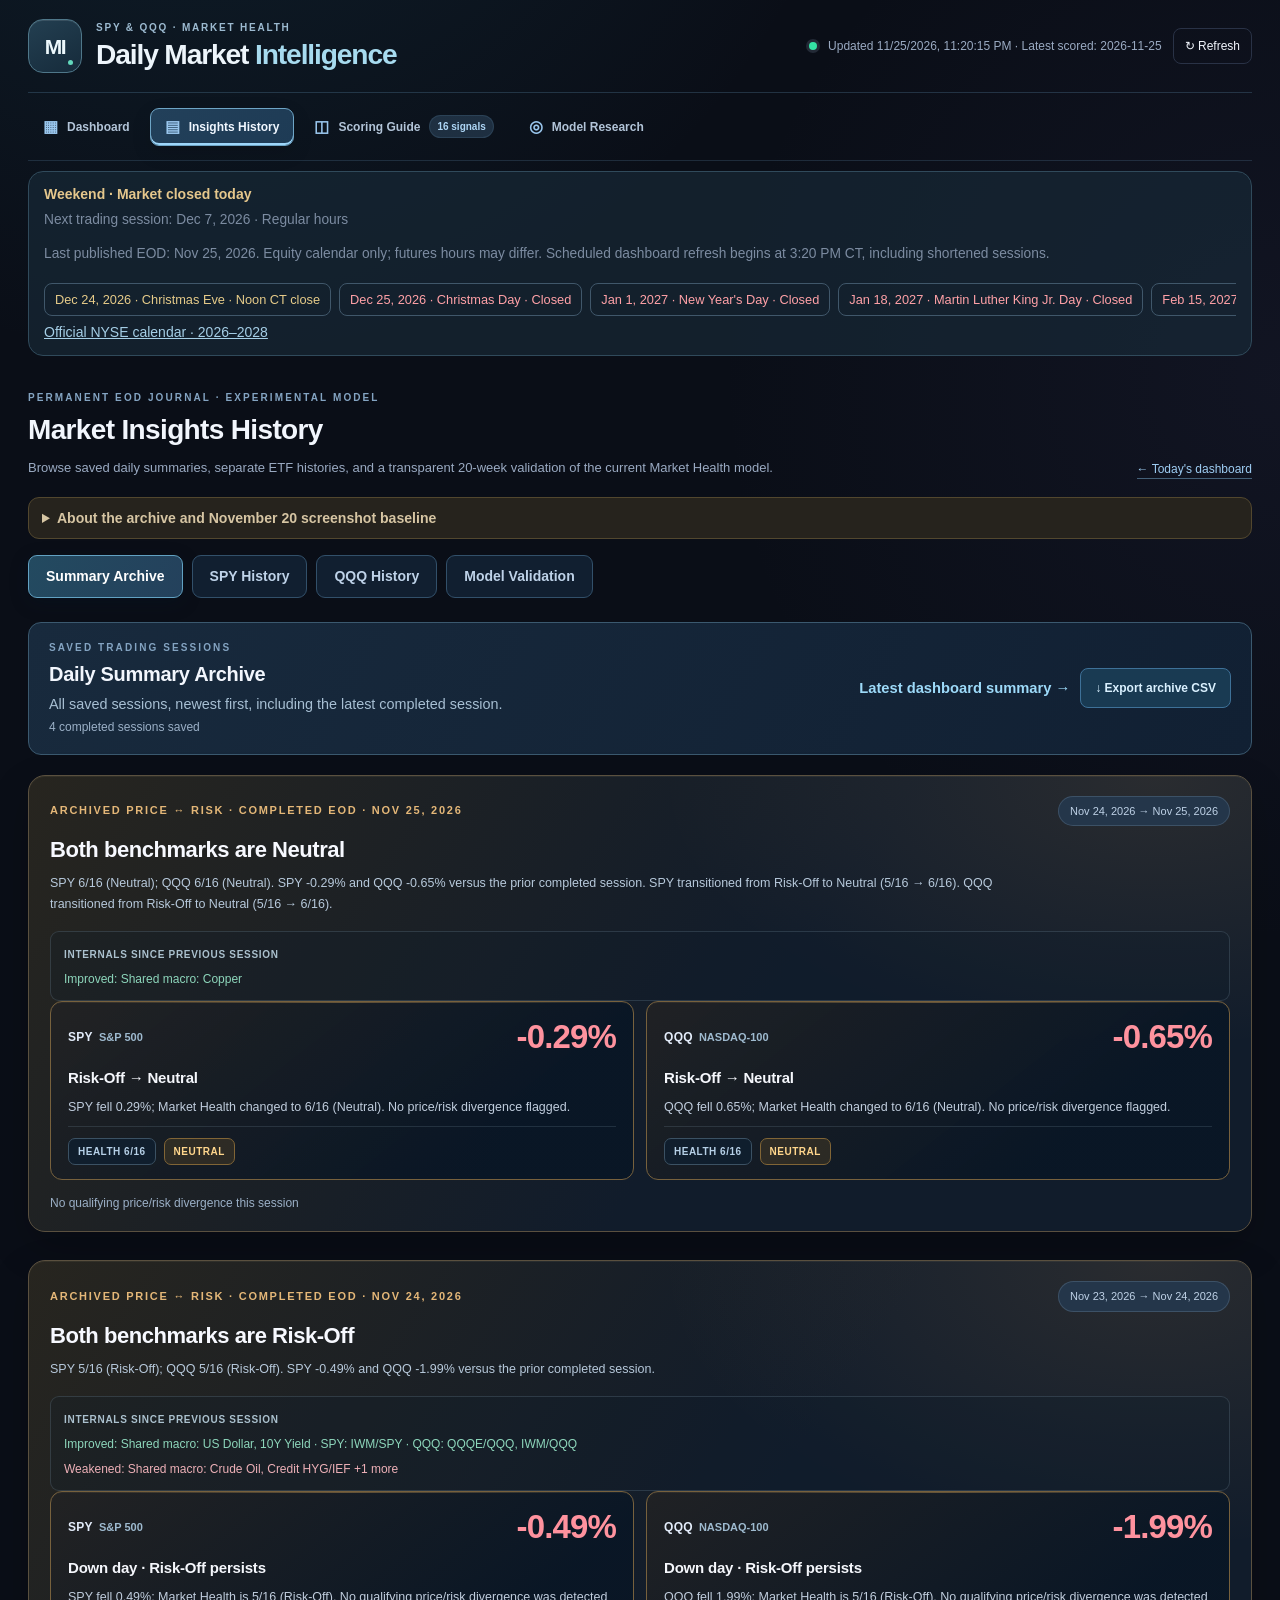
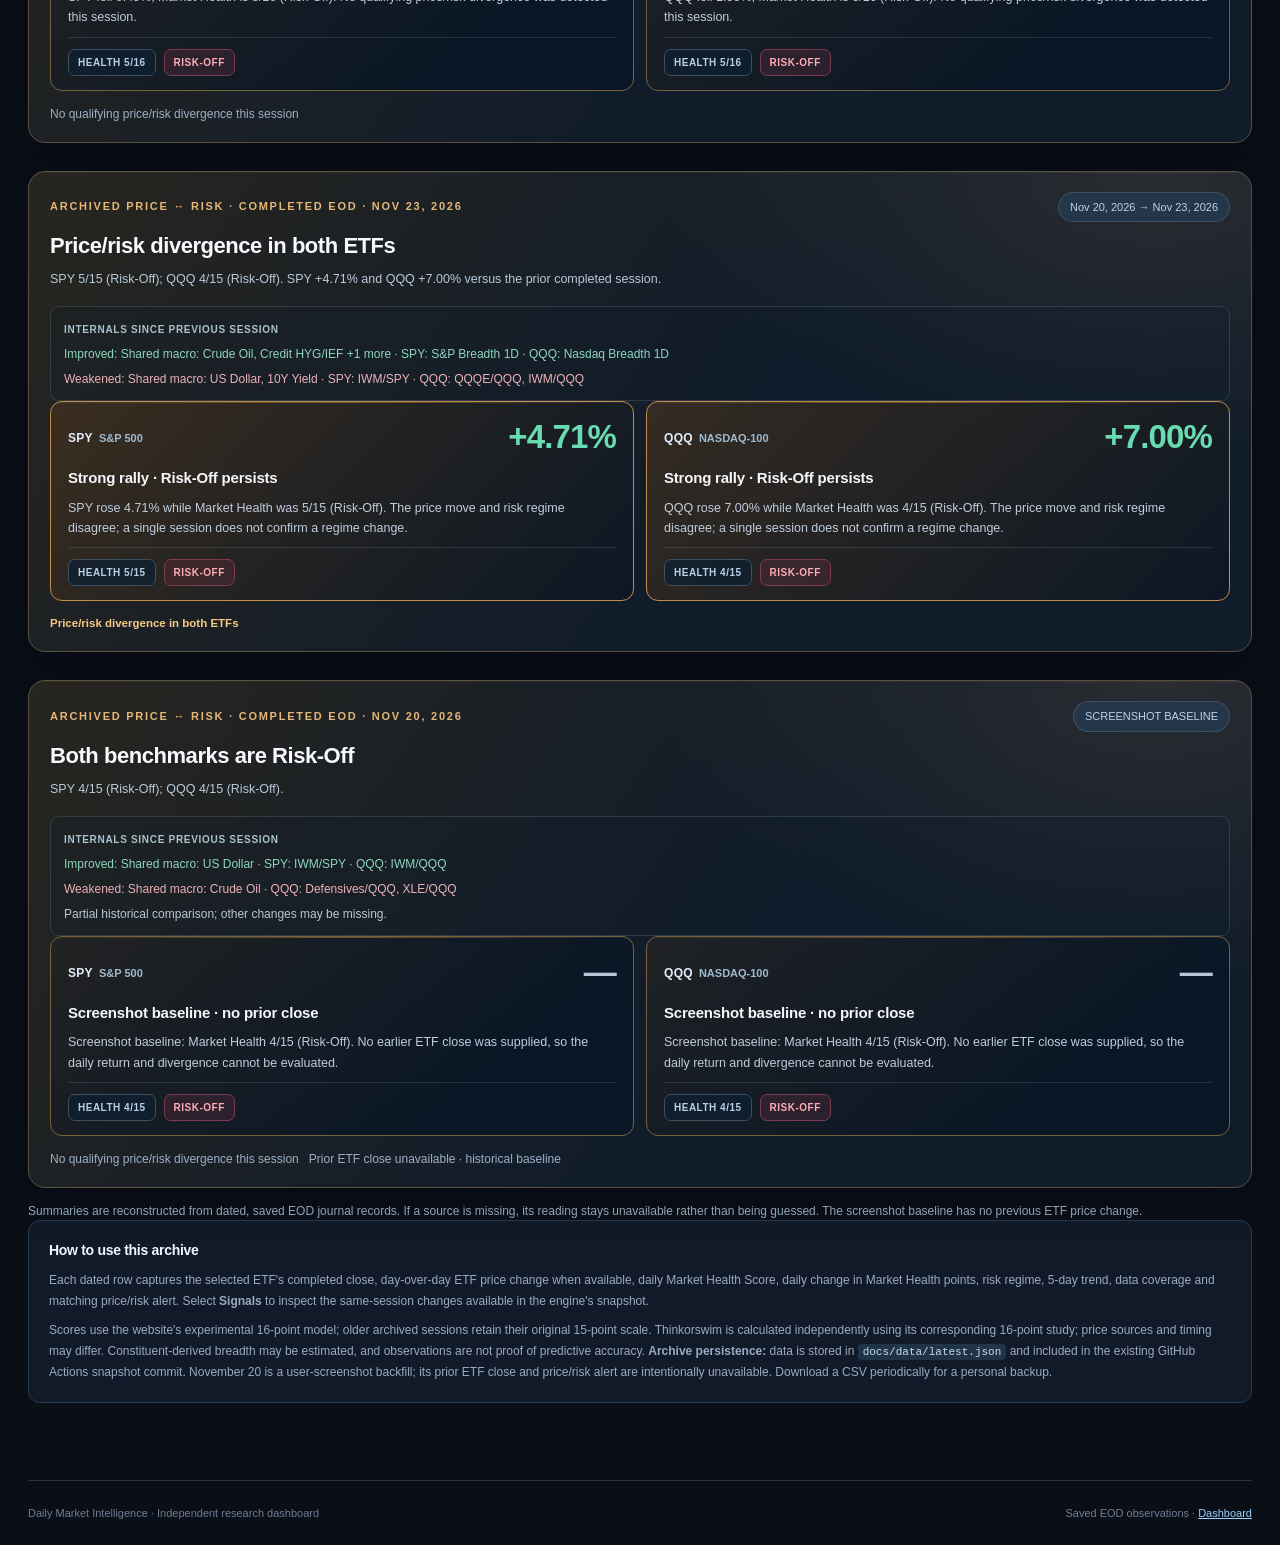
==== docs/insights-history.html @ 7ed54ed0 "Enable market calendar and contextual analytics on insights-history.html" ====
<!doctype html>
<html lang="en">
<head>
  <meta charset="utf-8">
  <meta name="viewport" content="width=device-width, initial-scale=1">
  <meta name="color-scheme" content="dark">
  <meta name="description" content="Saved daily SPY and QQQ scores, close-to-close price changes, price-risk alerts, and market signal changes.">
  <title>Market Insights History | Daily Market Intelligence</title>
  <link rel="stylesheet" href="styles.css?v=macd16-20261125b">
  <link rel="stylesheet" href="insights-history.css?v=integrity-20261126a">
  <link rel="stylesheet" href="daily-summaries.css?v=visual-refresh-20261125a">
  <link rel="stylesheet" href="internals-recap.css?v=20261125-internals1">
  <script src="insights-history.js?v=integrity-20261126a" defer></script>
  <script src="daily-summaries.js?v=integrity-20261126a" defer></script>
  <script src="model-validation.js?v=validation-20w-20261125a" defer></script>
  <link rel="stylesheet" href="model-validation.css?v=validation-20w-20261125a">
  <link rel="stylesheet" href="dashboard-polish.css?v=visual-refresh-20261125a">
  <link rel="stylesheet" href="audit-cleanup.css?v=20261125a">
  <link rel="stylesheet" href="history-direct-tabs.css?v=20261125a">
  <link rel="stylesheet" href="site-brand.css?v=20261125-brand-icons1">
<script src="market-insights-extra.js?v=20261126-calendar1" defer></script>
</head>
<body>
  <div class="shell">
    <header class="topbar">
      <div class="identity"><div class="brand-monogram" aria-hidden="true"><span>MI</span><i></i></div><div class="brand-copy"><div class="eyebrow">SPY &amp; QQQ · MARKET HEALTH</div><h1>Daily Market <span>Intelligence</span></h1></div></div>
      <div class="topactions"><span class="status-dot" id="history-dot"></span><span id="history-updated">Reading archive…</span><button id="refresh" type="button">↻ Refresh</button></div>
    </header>
    <nav class="site-tabs" aria-label="Dashboard navigation">
      <a class="site-tab" href="index.html"><span class="tab-icon" aria-hidden="true">▦</span> Dashboard</a>
      <a class="site-tab active" href="insights-history.html" aria-current="page"><span class="tab-icon" aria-hidden="true">▤</span> Insights History</a>
      <a class="site-tab" href="scoring-guide.html"><span class="tab-icon" aria-hidden="true">◫</span> Scoring Guide <span class="nav-counter">16 signals</span></a>
      <a class="site-tab" href="threshold-logic.html"><span class="tab-icon" aria-hidden="true">◎</span> Model Research</a>
    </nav>
    <main class="journal-main">
      <div class="journal-title-row">
        <div>
          <div class="eyebrow">PERMANENT EOD JOURNAL · EXPERIMENTAL MODEL</div>
          <h2>Market Insights History</h2>
          <p>Browse saved daily summaries, separate ETF histories, and a transparent 20-week validation of the current Market Health model.</p>
        </div>
        <a class="journal-back" href="index.html">← Today's dashboard</a>
      </div>
      <details class="journal-policy audit-history-note"><summary>About the archive and November 20 screenshot baseline</summary><p>Records are saved after eligible end-of-day refreshes. November 20 is explicitly marked as a screenshot baseline; its previous closing price and daily price/risk alert are unavailable. Later sessions are recorded automatically. No live intraday series is included.</p></details>
      <div class="summary-view-tabs" role="tablist" aria-label="History sections">
        <button id="summary-tab-current" type="button" role="tab" class="active" aria-selected="true" aria-controls="summary-view">Summary Archive</button>
        <button id="summary-tab-spy" type="button" role="tab" aria-selected="false" aria-controls="j-history-views" data-market="spy">SPY History</button>
        <button id="summary-tab-qqq" type="button" role="tab" aria-selected="false" aria-controls="j-history-views" data-market="qqq">QQQ History</button>
        <button id="summary-tab-validation" type="button" role="tab" aria-selected="false" aria-controls="validation-view">Model Validation</button>
      </div>
      <section id="summary-view" role="tabpanel" aria-labelledby="summary-tab-current" aria-label="Saved EOD market summaries">
        <div class="audit-archive-banner"><div><div class="eyebrow">SAVED TRADING SESSIONS</div><h3>Daily Summary Archive</h3><p>All saved sessions, newest first, including the latest completed session.</p><span class="daily-summary-muted" id="summary-count">Loading…</span></div><div class="audit-archive-actions"><a href="index.html#daily-summary-overview" class="audit-secondary-link">Latest dashboard summary →</a><button type="button" id="summary-export" class="journal-export" disabled>↓ Export archive CSV</button></div></div>
        <div class="summary-archive-grid" id="summary-archive" aria-live="polite"></div>
        <p class="daily-summary-muted">Summaries are reconstructed from dated, saved EOD journal records. If a source is missing, its reading stays unavailable rather than being guessed. The screenshot baseline has no previous ETF price change.</p>
      </section>
      <div id="j-history-views" hidden role="region" aria-label="Selected ETF market history">

      <div id="j-market-panel" role="tabpanel" aria-labelledby="summary-tab-spy" tabindex="0">
      <section class="journal-stats" aria-label="Selected ETF archive statistics">
        <div class="journal-stat"><span>Sessions saved</span><strong id="j-count">—</strong><small id="j-date-range">Starts with first EOD refresh</small></div>
        <div class="journal-stat"><span>Latest saved EOD</span><strong id="j-last">—</strong><small id="j-last-note">Not yet available</small></div>
        <div class="journal-stat"><span>Price/risk divergence days</span><strong id="j-alerts">—</strong><small id="j-alerts-note">SPY sessions with a price/risk mismatch</small></div>
      </section>
      <section class="journal-panel" aria-label="Risk-score trend of saved sessions">
        <div class="journal-panel-header"><div><div class="eyebrow">SAVED SESSION TREND</div><h3 id="j-score-title">SPY Market Health Score history</h3><p>Historical records retain their recorded 15- or 16-point denominator; the November 20 screenshot baseline remains 15-point. Hollow markers identify legacy 15-point or incomplete records. Consecutive saved sessions are connected; missing sessions are not fabricated.</p></div><div class="journal-key"><span id="j-chart-legend"><i class="j-key-dot spy"></i><span id="j-chart-legend-label">SPY</span></span></div></div>
        <svg id="j-score-chart" role="img" viewBox="0 0 900 230" aria-label="SPY saved Market Health Scores over completed daily sessions"></svg>
        <p class="j-chart-note">Scores reflect the daily saved snapshot. The dashed guides mark the Market Health boundaries: Risk-Off 0–5, Neutral 6–10, Risk-On 11–16.</p>
      </section>
      <section class="journal-panel" aria-label="Historical daily insights">
        <div class="journal-panel-header journal-tools-heading"><div><div class="eyebrow">DAILY RECORDS</div><h3 id="j-log-title">SPY historical market log</h3><p>Full saved daily metrics · scroll horizontally for all columns. A dash means not recorded or unavailable. Fear &amp; Greed is external and not automatically archived; the captured Nov 20 value is retained.</p></div><button type="button" id="j-export" class="journal-export" disabled>↓ Export full CSV</button></div>
        <div class="journal-filters">
          <fieldset class="journal-filter-group"><legend>Sessions</legend><div class="journal-segments" id="j-range"><button data-range="m1" type="button">1M</button><button data-range="m3" type="button">3M</button><button data-range="m6" type="button">6M</button><button data-range="ytd" type="button">YTD</button><button class="selected" data-range="all" type="button">All History</button></div></fieldset>
          <label class="journal-select">Columns <select id="j-columns"><option value="all">All metrics</option><option value="overview">Market overview</option><option value="technical">Technicals</option><option value="shared">Shared macro</option><option value="internals">Index internals</option><option value="quality">Data quality</option></select></label>
          <label class="journal-check"><input id="j-alert-only" type="checkbox"> Divergence alerts only</label>
          <span id="j-matches" class="journal-matches" role="status">Loading…</span>
        </div>
        <div class="journal-table-wrap">
          <table class="journal-table"><thead><tr><th scope="col">Session</th><th scope="col">Close</th><th scope="col">Day change</th><th scope="col">Market Health Score</th><th scope="col">1D score Δ</th><th scope="col">Regime</th><th scope="col">Price / Risk</th><th scope="col">Signals</th></tr></thead><tbody id="j-rows"><tr><td colspan="8" class="journal-empty">Loading saved market insights…</td></tr></tbody></table>
        </div>
        <p id="j-message" class="journal-message" role="status">Loading history from the latest published snapshot…</p>
      </section>
      </div>
      </div>
      <section id="validation-view" role="tabpanel" aria-labelledby="summary-tab-validation" hidden>
        <div class="validation-heading">
          <div><div class="eyebrow">EXPLORATORY RESEARCH · CURRENT 16-POINT MODEL</div>
          <h3>Does Risk-On lead to stronger forward returns?</h3>
          <p>Check the next 1, 5, or 10 trading sessions following each dated completed-EOD signal. Higher health scores mean fewer bearish indicators—not a guaranteed market gain.</p></div>
          <div class="validation-status" id="validation-period">20-week study · waiting for refreshed results</div>
        </div>
        <div class="validation-controls">
          <label>Benchmark <select id="validation-market"><option value="sp">SPY · S&amp;P 500</option><option value="nd">QQQ · Nasdaq-100</option></select></label>
          <label>Forward outcome <select id="validation-horizon"><option value="1">Next session</option><option value="5" selected>Next 5 sessions</option><option value="10">Next 10 sessions</option></select></label>
          <button type="button" id="validation-export" disabled>Export results CSV</button>
        </div>
        <p id="validation-status" class="validation-note" role="status">Waiting for the next completed EOD run to generate the current-model backtest.</p>
        <div id="validation-results" hidden>
          <div class="validation-metrics" id="validation-cards"></div>
          <div class="validation-table-wrap"><table class="validation-table"><thead><tr><th>Regime at signal</th><th>Signals</th><th>Forward outcomes</th><th>Positive</th><th>Median return</th><th>Average return</th><th>Worst outcome</th></tr></thead><tbody id="validation-table-body"></tbody></table></div>
          <p class="validation-note" id="validation-comparison"></p>
          <details class="validation-notes"><summary>How the test works · limitations and bias</summary>
            <p>Uses the same end-of-day price and reconstructed indicator inputs as the current 16-point dashboard. It evaluates the <em>following</em> completed sessions, so the signal itself uses no future prices. Full 16/16 signal coverage is required. The last 10 sessions may have no mature 10-session outcome.</p>
            <p>The sample uses reconstructed historical breadth based partly on today's constituents and can have survivorship bias. Return windows overlap. The non-overlapping 5-session sensitivity check offers fewer, less-dependent observations but is not a strategy simulation. Outcomes omit dividends, transaction costs, and slippage. Thresholds were chosen after earlier research, so this cannot establish statistical significance or independent predictive skill.</p>
            <p id="validation-nonoverlap"></p>
          </details>
        </div>
      </section>
      <section class="journal-footnotes"><h3>How to use this archive</h3><p>Each dated row captures the selected ETF's completed close, day-over-day ETF price change when available, daily Market Health Score, daily change in Market Health points, risk regime, 5-day trend, data coverage and matching price/risk alert. Select <strong>Signals</strong> to inspect the same-session changes available in the engine's snapshot.</p><p>Scores use the website's experimental 16-point model; older archived sessions retain their original 15-point scale. Thinkorswim is calculated independently using its corresponding 16-point study; price sources and timing may differ. Constituent-derived breadth may be estimated, and observations are not proof of predictive accuracy. <strong>Archive persistence:</strong> data is stored in <code>docs/data/latest.json</code> and included in the existing GitHub Actions snapshot commit. November 20 is a user-screenshot backfill; its prior ETF close and price/risk alert are intentionally unavailable. Download a CSV periodically for a personal backup.</p></section>
    </main>
    <footer><span>Daily Market Intelligence · Independent research dashboard</span><span>Saved EOD observations · <a href="index.html">Dashboard</a></span></footer>
  </div>
</body>
</html>
---- docs/styles.css ----
:root{--bg:#0a0e17;--panel:#121a28;--panel2:#172132;--line:#293246;--ink:#f2f6fd;--muted:#9aaac2;--sub:#6f7e96;--mint:#34e2a4;--red:#fa6a77;--yellow:#eec66b;--blue:#7fbcfc}*{box-sizing:border-box}html{scroll-behavior:smooth}body{margin:0;background:radial-gradient(ellipse 90% 40% at 80% -5%,#143043 0%,transparent 65%),var(--bg);color:var(--ink);font-family:Inter,-apple-system,BlinkMacSystemFont,"Segoe UI",Arial,sans-serif;font-size:14px;line-height:1.5}.shell{max-width:1240px;margin:0 auto;padding:0 28px}.topbar{min-height:98px;display:flex;justify-content:space-between;align-items:center;gap:20px;border-bottom:1px solid var(--line)}.identity{display:flex;align-items:center;gap:15px}.mark{border-radius:15px;width:51px;height:51px;background:#1e3043;border:1px solid #335773;display:grid;place-items:center;font-weight:800;font-size:17px;color:#dfeefa;letter-spacing:-1px}.mark span{color:var(--mint)}.eyebrow{font-size:10px;text-transform:uppercase;letter-spacing:2.1px;color:#84a4c2;font-weight:750}h1,h2,h3,p{margin:0}h1{font-weight:750;font-size:22px;letter-spacing:-.7px}h1 span{color:#a8c7e4}h2{font-size:22px;letter-spacing:-.5px}h3{font-size:18px;letter-spacing:-.3px}p{color:var(--muted)}.topactions{display:flex;align-items:center;gap:11px;color:var(--muted);font-size:12px}.status-dot{height:8px;width:8px;border-radius:50%;background:var(--sub);box-shadow:0 0 0 3px #6b7d9440}.status-dot.good{background:var(--mint)}.status-dot.warn{background:var(--yellow)}button{font:inherit;cursor:pointer}#refresh,.seg button{background:transparent;border:1px solid var(--line);color:var(--ink);border-radius:8px;padding:8px 11px}#refresh:hover,.seg button:hover{background:var(--panel2)}.info-line{margin:20px 0 0;padding:10px 14px;border:1px solid #4c4236;background:#29231a;color:#d9c09b;border-radius:9px;font-size:12px}.section-intro{display:flex;align-items:end;justify-content:space-between;gap:20px;margin:34px 0 22px}.section-intro h2{margin:5px 0 4px}.section-intro p{max-width:630px}.session-box{border-left:1px solid var(--line);padding-left:22px;min-width:180px;align-self:center}.session-box strong{font-size:18px;display:block;margin:3px 0}.session-box small,.detail-caption{font-size:11px;color:var(--sub)}.market-grid{display:grid;grid-template-columns:1fr 1fr;gap:17px}.market-card,.chartpanel,.signals-panel{border:1px solid var(--line);background:linear-gradient(150deg,#141e2d,#111827);border-radius:16px;box-shadow:0 9px 35px #0002}.market-card{padding:24px}.market-head,.score-zone,.panel-head{display:flex;align-items:center;justify-content:space-between;gap:12px}.market-head h3{font-size:22px;margin-top:2px}.tiny-pill,.capsule{border:1px solid #31435b;background:#1c2d41;color:#91b5d5;border-radius:99px;padding:4px 9px;font-size:10px;font-weight:700;letter-spacing:.6px;white-space:nowrap}.score-zone{margin:23px 0 16px;align-items:center}.score{font-size:48px;letter-spacing:-2px;font-weight:800;line-height:1}.regime{font-size:11px;font-weight:800;letter-spacing:.6px;border-radius:7px;border:1px solid;padding:7px 10px;white-space:nowrap}.bull{background:#16372f;color:var(--mint);border-color:#225848}.bear{background:#421d2a;color:var(--red);border-color:#71303f}.warn,.wash{background:#3e3421;color:var(--yellow);border-color:#68502a}.neutral,.na{background:#263242;color:#a7b6ca;border-color:#41526a}.risk-meter{height:7px;background:#263347;border-radius:99px;overflow:hidden;margin-bottom:23px}.risk-meter div{height:100%;background:linear-gradient(90deg,#ecb85f,#fa7181);width:0;transition:width .4s}.stats{border-top:1px solid var(--line);display:grid;grid-template-columns:1fr 1fr 1fr;gap:14px;padding-top:19px}.stats>div{min-width:0}.stats span{display:block;color:var(--sub);font-size:11px;margin-bottom:7px}.stats b{font-size:13px;display:block;overflow-wrap:anywhere}.stats small{display:block;margin-top:5px;font-size:10px;color:var(--sub)}.goodtext{color:var(--mint)}.badtext{color:var(--red)}.warntext{color:var(--yellow)}.chartpanel{padding:24px;margin-top:20px}.panel-head{margin-bottom:21px}.panel-head p{font-size:12px;margin-top:5px}.panel-head h2{font-size:19px;margin-top:3px}.seg{display:flex;gap:3px;border:1px solid var(--line);padding:3px;border-radius:10px}.seg button{border:0;color:var(--muted);padding:6px 11px}.seg button.active{background:#27435c;color:#f4f8ff}#history-svg{width:100%;height:auto;max-height:275px;display:block}.chart-legend{display:flex;gap:22px;align-items:center;color:var(--muted);font-size:11px;flex-wrap:wrap}.swatch{display:inline-block;height:9px;width:9px;border-radius:9px;margin-right:6px}.swsp{background:var(--mint)}.swnd{background:var(--blue)}.subtle{color:var(--sub)}.columns{margin-top:20px;display:grid;grid-template-columns:1fr 1fr;gap:20px}.signals-panel{padding:22px}.signal-list{display:grid;gap:0}.signal{min-height:46px;border-top:1px solid var(--line);display:flex;justify-content:space-between;align-items:center;gap:13px;padding:8px 0}.signal-title{font-weight:650;font-size:13px}.signal-note{color:var(--sub);font-size:11px;max-width:280px;margin-top:2px}.signal-right{text-align:right;flex-shrink:0}.signal-right .regime{padding:5px 8px;display:inline-block;max-width:160px;white-space:normal;text-align:center}.signal-val{font-size:11px;color:var(--muted);display:block;margin-top:2px}.shared{margin-top:20px}.double{display:grid;grid-template-columns:1fr 1fr;gap:0 28px}.disclaimer{border:1px solid var(--line);padding:19px 22px;border-radius:12px;margin-top:22px;background:#101827}.disclaimer h3{font-size:14px;margin-bottom:9px}.disclaimer p{font-size:12px;margin:5px 0;color:var(--muted)}details{margin-top:13px;color:var(--muted);font-size:12px}summary{cursor:pointer}pre{max-height:250px;overflow:auto;white-space:pre-wrap;color:#b4d0e4;font-size:11px;background:#080e18;padding:12px;border-radius:8px}footer{border-top:1px solid var(--line);margin-top:30px;padding:24px 0;display:flex;justify-content:space-between;gap:15px;font-size:11px;color:var(--sub)}@media(max-width:800px){.shell{padding:0 16px}.market-grid,.columns,.double{grid-template-columns:1fr}.stats{gap:10px}.topbar{align-items:flex-start;padding:17px 0}.topactions{flex-wrap:wrap;justify-content:flex-end}.section-intro{align-items:flex-start;flex-direction:column}.session-box{border-left:0;padding-left:0}.score{font-size:42px}.market-card{padding:18px}.market-head h3{font-size:18px}}@media(max-width:480px){.topbar{display:block}.topactions{margin:17px 0 0;justify-content:flex-start}.stats{grid-template-columns:1fr 1fr}.market-head{align-items:flex-start}.score-zone{gap:8px;align-items:flex-start;flex-wrap:wrap}.regime{font-size:10px}footer{flex-direction:column}}

/* Reference links do not feed data into the dashboard or alter the score. */
.data-link { display:inline-block; margin-top:5px; color:#8fbce3; font-size:0.78rem; text-decoration:underline; text-underline-offset:3px; }
.data-link:hover { color:#c2e5ff; }

/* Exact trading-session date labels and selection controls */
.chart-range{color:#acc5df!important;font-size:11px!important;margin-top:5px!important}.seg button{white-space:nowrap}.chartpanel .panel-head{flex-wrap:wrap;gap:14px}#history-svg{overflow:visible}.chart-legend{margin-top:4px}@media(max-width:600px){.seg button{font-size:11px;padding:6px 8px}}

/* Informational-only index constituent P/C readings use blue, never score colors. */
.regime.info{background:#1c354d;border-color:#36648c;color:#9dd7ff}


/* Public, hosted SPY/QQQ charts + independent sentiment chart. */
.market-prices{margin-top:20px}
.extras-header{display:flex;justify-content:space-between;align-items:center;gap:16px;margin:0 0 14px;flex-wrap:wrap}
.extras-header h2{font-size:20px;margin-top:4px}
.extras-header p{font-size:12px;max-width:780px;margin-top:4px}
.market-chart-grid{display:grid;grid-template-columns:repeat(2,minmax(0,1fr));gap:20px}
.market-price-panel{margin:0;padding:20px 18px 12px;min-width:0}
.market-chart-heading{display:flex;justify-content:space-between;align-items:center;gap:10px;margin-bottom:13px}
.market-chart-heading h3{margin-top:3px}
.tv-frame{height:390px;min-height:390px;overflow:hidden;border:1px solid var(--line);border-radius:12px;background:#111827}
.tradingview-widget-copyright{height:32px!important;display:flex;align-items:center;justify-content:center;font-size:11px;color:var(--muted)}
.tradingview-widget-copyright a,.provider-note a{color:#9bcfff;text-decoration:underline;text-underline-offset:2px}
.provider-note{font-size:11px;color:var(--sub);margin-top:9px;line-height:1.6}
.fear-panel{margin-top:20px}
.fear-head{align-items:center}
.fear-current{display:flex;align-items:center;gap:12px;flex-shrink:0}
.fear-score{font-size:40px;font-weight:800;line-height:1;color:var(--yellow);min-width:60px;text-align:right}
.fear-zone{font-size:13px;font-weight:800;color:var(--muted)}
.fear-date{font-size:11px;color:var(--sub)}
.fear-toolbar{display:flex;gap:16px;align-items:center;justify-content:space-between;flex-wrap:wrap;margin-bottom:12px}
.fear-toolbar .subtle{font-size:11px}
#fear-history-svg{width:100%;height:auto;max-height:275px;display:block}
.fear-message{color:var(--muted);font-size:12px;text-align:center;margin:3px 0 8px}
.fear-message:empty{display:none}
.fear-band-key{display:flex;flex-wrap:wrap;gap:10px 18px;font-size:11px;color:var(--muted);margin-top:10px}
.fear-swatch{display:inline-block;width:9px;height:9px;border-radius:100%;margin-right:5px}
.fear-extreme{background:#ee5d73}.fear-fear{background:#ef986b}.fear-neutral{background:#c6c1a9}.fear-greed{background:#6bd9a1}.fear-high{background:#20ad81}
@media(max-width:900px){.market-chart-grid{grid-template-columns:1fr}.tv-frame{height:420px}}
@media(max-width:550px){.market-price-panel{padding:14px}.tv-frame{height:335px;min-height:335px}.fear-panel{padding:17px}.fear-current{width:100%}.fear-score{text-align:left}.fear-band-key{gap:7px 10px;font-size:10px}}

/* Daily ETF moving-average context (separate from the 14-point risk score). */
.ma-panel{margin-top:15px;padding:13px 0 2px;border-top:1px solid var(--line)}
.ma-heading{display:flex;align-items:baseline;justify-content:space-between;gap:10px;flex-wrap:wrap}
.ma-heading strong{color:#e7f0fa;font-size:13px}
.ma-heading span{color:var(--sub);font-size:10px}
.ma-last-close{display:flex;align-items:baseline;gap:5px;flex-wrap:wrap;margin:5px 0 10px;font-size:11px;color:var(--muted)}
.ma-last-close strong{color:#eaf3ff;font-size:14px}
.ma-last-close span{color:var(--sub)}
.ma-values{display:grid;grid-template-columns:repeat(5,minmax(0,1fr));gap:7px;margin:0}
.ma-item{min-width:0;background:#0d1826;border:1px solid #253349;border-radius:9px;padding:10px 7px;display:flex;flex-direction:column;gap:3px}
.ma-item dt{font-size:10px;font-weight:750;letter-spacing:.3px;color:#92aeca}
.ma-item dd{margin:0;color:#f2f6fd;font-size:15px;font-weight:750;font-variant-numeric:tabular-nums;white-space:nowrap}
.ma-gap{color:var(--sub);font-size:10px;white-space:normal;line-height:1.35;font-weight:700}
.ma-gap.ma-above{color:#70d9b3}
.ma-gap.ma-below{color:#f19c9c}
@media(max-width:550px){.ma-values{grid-template-columns:repeat(2,minmax(0,1fr))}.ma-item{padding:10px}.ma-item dd{font-size:17px}}

/* EOD RSI(14) strip: numerically transparent and not part of market scoring. */
.rsi-strip{border-top:1px solid #253349;margin-top:13px;padding:12px 2px 3px}
.rsi-caption{display:flex;justify-content:space-between;align-items:baseline;gap:12px;flex-wrap:wrap}
.rsi-caption strong{font-size:12px;color:#dfeefa}
.rsi-caption span{font-size:10px;color:var(--sub)}
.rsi-result{display:flex;align-items:baseline;gap:10px;margin:7px 0 9px}
.rsi-result strong{font-size:24px;letter-spacing:-.4px;font-variant-numeric:tabular-nums;color:#f2f7ff}
.rsi-state{font-size:11px;font-weight:750;color:#b7cadc;text-transform:uppercase;letter-spacing:.4px}
.rsi-overbought{color:#f1ac74}
.rsi-oversold{color:#80d7bf}
.rsi-neutral{color:#b4c9db}
.rsi-track{position:relative;height:7px;border-radius:999px;background:linear-gradient(to right,#49ad98 0%,#55bd9c 30%,#627d9a 30%,#627d9a 70%,#b27d67 70%,#efb076 100%);opacity:.9}
.rsi-marker{position:absolute;top:-4px;width:4px;height:15px;background:#ffffff;transform:translateX(-50%);border:1px solid #2a3a4a;border-radius:2px;box-shadow:0 1px 5px #0009}
.rsi-scale{display:flex;justify-content:space-between;gap:4px;color:var(--sub);font-size:9px;margin-top:7px}
@media(max-width:750px){.ma-values{grid-template-columns:repeat(3,minmax(0,1fr))}}
@media(max-width:550px){.ma-values{grid-template-columns:repeat(2,minmax(0,1fr))}}

/* Historical model preserved as a small audit reference. */
.baseline-reference{margin-top:5px;opacity:.78;font-size:11px;}


/* Two-page section tabs: link-based navigation stays usable without JavaScript. */
.site-tabs{display:flex;gap:8px;align-items:center;margin:14px 0 0;border-bottom:1px solid var(--line);padding:0 0 12px;flex-wrap:wrap}
.site-tab{display:inline-flex;align-items:center;gap:9px;color:#a0afc4;border:1px solid transparent;border-radius:10px;padding:9px 14px;text-decoration:none;font-weight:750;font-size:12px;transition:background .18s,color .18s}
.site-tab:hover{background:#172438;color:#ecf7ff;border-color:#31445d}
.site-tab:focus-visible,.guide-jumps a:focus-visible,.guide-return:focus-visible{outline:2px solid #8ecbff;outline-offset:3px}
.site-tab.active{background:#20334b;color:#f0f7ff;border-color:#426080;box-shadow:inset 0 -2px 0 #7fbcfc}
.tab-icon{font-size:16px;line-height:1;color:#99c6ed}.nav-counter{font-size:10px;color:#aed6f6;background:#30445c;padding:3px 7px;border-radius:99px;font-weight:750}
.guide-main{padding:26px 0 8px}
.guide-hero{border:1px solid #34506a;border-radius:20px;background:radial-gradient(circle at 90% 5%,#24475a 0%,transparent 47%),linear-gradient(125deg,#162439,#101924);padding:30px 35px;display:grid;grid-template-columns:minmax(0,1fr) minmax(320px,450px);gap:26px;align-items:center}
.guide-hero h2{font-size:clamp(25px,3vw,34px);line-height:1.18;margin:10px 0 13px;letter-spacing:-1px}
.guide-hero p{font-size:13px;line-height:1.85;max-width:650px}
.guide-hero p strong{color:#e5f4ff}
.guide-formula{display:flex;gap:12px;align-items:center;justify-content:center;background:#0a1727ac;border:1px solid #35526f;border-radius:14px;padding:19px 14px}
.guide-formula>div{flex:1;display:flex;align-items:center;flex-direction:column}
.guide-big-number{font-size:38px;font-weight:800;line-height:1.1;letter-spacing:-1.5px;color:#b9dcfb}.guide-formula b{color:#738ca5;font-size:24px}.guide-formula small{font-size:9px;font-weight:800;letter-spacing:1px;color:#9eb4c9;text-align:center;margin-top:6px}.formula-total .guide-big-number{color:#6bebbd}
.guide-section{margin:36px 0 0;scroll-margin-top:20px}
.guide-section .section-head{display:flex;justify-content:space-between;align-items:end;gap:12px;margin:0 0 19px}
.guide-section .section-head h2{font-size:23px;margin:5px 0 6px}.guide-section .section-head p{font-size:12px;line-height:1.65;max-width:850px}.guide-count{font-size:12px;white-space:nowrap;color:#cce6fc;background:#1e354c;border:1px solid #355b7a;border-radius:99px;padding:7px 12px;font-weight:750}.guide-count-muted{color:#b8c6d9;border-color:#364459;background:#1c293b}
.guide-regimes{display:grid;grid-template-columns:repeat(3,minmax(0,1fr));gap:14px}
.guide-regime{border:1px solid var(--line);background:linear-gradient(130deg,#192335,#101825);border-radius:13px;padding:20px;display:flex;flex-direction:column;align-items:flex-start;gap:13px}
.guide-regime strong{font-size:33px;letter-spacing:-1px;line-height:1}.guide-regime strong small{font-size:14px;color:var(--sub);letter-spacing:0}.guide-regime p{font-size:12px;line-height:1.6}.guide-on{border-top:3px solid #42cd9a}.guide-caution{border-top:3px solid #e9bc63}.guide-off{border-top:3px solid #ee7685}
.guide-insight-grid,.info-rule-grid{display:grid;grid-template-columns:repeat(2,minmax(0,1fr));gap:15px;margin-top:15px}.guide-insight-grid{grid-template-columns:repeat(3,minmax(0,1fr))}
.guide-note{background:#111d2b;border:1px solid #293a50;border-radius:13px;padding:18px 20px;min-width:0}.guide-note h3{font-size:14px;margin:0 0 10px;color:#e8f5ff}.guide-note p{font-size:12px;line-height:1.75;color:#aebdd0;margin:7px 0 0}.guide-note strong{color:#e8f3ff}
.guide-jumps{display:flex;align-items:center;flex-wrap:wrap;gap:8px;margin:29px 0 0;padding:12px 13px;border:1px solid var(--line);background:#0f1927;border-radius:12px}
.guide-jumps>span{font-size:10px;color:#90a2b8;font-weight:800;letter-spacing:1.2px;margin:0 6px}.guide-jumps a{border:1px solid #2d4860;padding:6px 11px;border-radius:9px;background:#1a2b40;color:#b1d5f3;font-size:11px;font-weight:750;text-decoration:none}.guide-jumps a:hover{color:#fff;background:#284667}
.rules-grid{display:grid;grid-template-columns:repeat(2,minmax(0,1fr));gap:13px}
.rule-card{border:1px solid #2b3b51;border-radius:14px;padding:19px 20px 17px;background:linear-gradient(135deg,#182334,#111b28);min-width:0;scroll-margin-top:20px}
.rule-head{display:flex;gap:12px;align-items:flex-start}.rule-number{background:#243c52;color:#9fcdec;font-size:11px;font-weight:800;min-width:32px;height:32px;border-radius:9px;display:grid;place-items:center}.rule-head>div:nth-child(2){flex:1;min-width:0}.rule-head h3{font-size:15px;line-height:1.3;margin:1px 0 6px}.rule-desc{font-size:11px;line-height:1.65;color:#9eafc5}.rule-weight{border:1px solid #7c414b;color:#f3b5bb;background:#422630;padding:4px 7px;border-radius:7px;font-size:10px;font-weight:800;white-space:nowrap}
.rule-details{border-top:1px solid #2a3a50;margin-top:16px;padding-top:14px;display:grid;grid-template-columns:1fr 1fr;gap:15px}.rule-kicker{font-size:9px;letter-spacing:1.15px;color:#80dbb6;font-weight:850;margin-bottom:6px}.bearish-kicker{color:#f3a6ae}.rule-details p{color:#bbc9da;font-size:11px;line-height:1.65}
.guide-bottom{border:1px solid #375976;background:linear-gradient(135deg,#1a3548,#132439);border-radius:15px;padding:23px 26px;margin:33px 0 9px;display:flex;align-items:center;justify-content:space-between;gap:20px}.guide-bottom h2{font-size:20px;margin:6px 0 8px}.guide-bottom p{font-size:12px;line-height:1.75;max-width:800px}.guide-return{border:1px solid #5c92ae;border-radius:10px;background:#244a64;color:#e5f8ff;text-decoration:none;white-space:nowrap;padding:11px 15px;font-weight:750;font-size:12px}.guide-return:hover{background:#306583}
@media(max-width:950px){.guide-hero{grid-template-columns:1fr}.guide-formula{max-width:480px}.guide-insight-grid{grid-template-columns:1fr 1fr}}
@media(max-width:720px){.rules-grid,.guide-insight-grid,.info-rule-grid{grid-template-columns:1fr}.guide-hero{padding:23px 20px}.guide-regimes{grid-template-columns:1fr}.guide-regime{gap:8px}.guide-bottom{flex-direction:column;align-items:flex-start}.guide-section .section-head{align-items:flex-start;flex-direction:column}}
@media(max-width:480px){.guide-formula{gap:6px;padding:16px 8px}.guide-big-number{font-size:29px}.guide-formula small{font-size:8px}.rule-details{grid-template-columns:1fr;gap:11px}.site-tab{font-size:11px;padding:8px 10px}.nav-counter{display:none}}

/* 20-month historical score research */
.backtest-grid{display:grid;grid-template-columns:repeat(2,minmax(0,1fr));gap:20px;margin:16px 0}
.backtest-grid h3{font-size:1rem;margin:0 0 12px}
.backtest-card{padding:14px;margin-bottom:13px;border-radius:12px;background:rgba(115,148,184,.06);border:1px solid rgba(130,156,186,.17)}
.backtest-coverage{font-size:.87rem;font-weight:700;margin-bottom:12px}
.backtest-stats{display:grid;grid-template-columns:repeat(3,minmax(0,1fr));gap:8px}
.backtest-stat{display:flex;flex-direction:column;gap:2px;padding:10px;border-radius:8px;background:rgba(112,146,179,.08)}
.backtest-stat strong{font-size:1.45rem;line-height:1.1}
.backtest-stat span{font-size:.78rem;color:#a5b4c8}
.backtest-perf{font-size:.78rem;color:#a5b4c8;margin:12px 0 0;line-height:1.5}
@media(max-width:800px){.backtest-grid{grid-template-columns:1fr}}
@media(max-width:480px){.backtest-stats{gap:5px}.backtest-stat{padding:7px}.backtest-stat strong{font-size:1.2rem}}

.history-controls{max-width:100%;flex-wrap:wrap}

/* Score-five conditional five-session-score-trend research panel */
.score5-conditional{border-top:1px solid rgba(130,156,186,.24);margin-top:13px;padding-top:13px}
.score5-conditional h4{font-size:.88rem;color:#e6f2ff;margin:0 0 5px}
.score5-note{font-size:.72rem;line-height:1.55;color:#9babbe;margin:0 0 11px}
.score5-grid{display:grid;grid-template-columns:repeat(3,minmax(0,1fr));gap:8px}
.score5-item{border:1px solid rgba(130,156,186,.18);border-radius:9px;padding:9px 8px;min-width:0;background:#0e192a}
.score5-label{font-size:.69rem;font-weight:800;letter-spacing:.5px;color:#a9c7df}
.score5-item.improving .score5-label{color:#61d6a5}
.score5-item.deteriorating .score5-label{color:#f08092}
.score5-item strong{display:block;margin:6px 0 5px;font-size:1rem;color:#eaf2ff}
.score5-item p{font-size:.69rem;line-height:1.55;margin:5px 0;color:#b0c2d7}
.score5-item .score5-risk{color:#91a3b8}
@media(max-width:1100px){.score5-grid{grid-template-columns:1fr}}

.score5-combined{font-size:.74rem;font-weight:650;line-height:1.6;color:#bad7f5;border-left:3px solid #79bafb;padding:7px 10px;background:rgba(72,134,200,.07);border-radius:2px 7px 7px 2px;margin:12px 0 7px}

/* QQQ score-five risk validation (research only) */
.risk-validation-panel h3{font-size:1rem;margin:16px 0 9px;color:#e0e9f7}
.risk-validation-content{margin:0 0 12px}
.risk-table-wrap{overflow-x:auto;max-width:100%;border:1px solid rgba(130,156,186,.24);border-radius:12px;background:rgba(115,148,184,.045)}
.risk-table{border-collapse:collapse;width:100%;min-width:790px;font-variant-numeric:tabular-nums}
.risk-table th,.risk-table td{padding:10px 9px;border-bottom:1px solid rgba(130,156,186,.13);font-size:.78rem;white-space:nowrap;text-align:right}
.risk-table th:first-child,.risk-table td:first-child{text-align:left;min-width:170px}
.risk-table thead th{font-size:.70rem;letter-spacing:.02em;color:#a6bfdf;background:rgba(115,148,184,.08)}
.risk-table tbody tr:last-child td{border-bottom:0}
.risk-table tbody tr:hover{background:rgba(115,148,184,.08)}
.risk-validation-note{color:#aabbd2;font-size:.79rem;line-height:1.5;margin:8px 0 14px}
.risk-stability-grid{display:grid;grid-template-columns:repeat(2,minmax(0,1fr));gap:14px}
.risk-stability-card{border:1px solid rgba(130,156,186,.18);border-radius:12px;padding:12px;background:rgba(115,148,184,.055)}
.risk-stability-card strong{display:block;font-size:.88rem;margin-bottom:7px}
.risk-stability-card .risk-table{min-width:560px}
@media(max-width:800px){.risk-stability-grid{grid-template-columns:1fr}}


/* Scoring Logic · index-specific threshold decision record */
.threshold-borderline{color:#eec684!important;font-weight:700;margin-top:6px}
.threshold-main{padding-top:25px}
.threshold-intro{border:1px solid #34506a;background:radial-gradient(circle at 92% 12%,rgba(49,94,133,.28),transparent 43%),linear-gradient(130deg,#15243a,#101827);border-radius:17px;padding:27px 31px}
.threshold-intro h2{font-size:clamp(25px,3vw,34px);line-height:1.18;margin:7px 0 12px;letter-spacing:-.6px}
.threshold-intro p{max-width:840px;font-size:13px;line-height:1.75}
.threshold-intro .threshold-meta{font-size:11px;color:#a9c1d8;margin-top:12px}
.threshold-policy-grid{display:grid;grid-template-columns:repeat(2,minmax(0,1fr));gap:16px;margin-top:21px}
.threshold-policy-card{background:#121e2f;border:1px solid #2c425c;border-top:3px solid #5cbb98;border-radius:13px;padding:23px}
.threshold-policy-card.qqq{border-top-color:#e4bd79}
.threshold-policy-card h3{font-size:19px;margin:0 0 6px;color:#edf6ff}
.threshold-policy-card strong{display:block;font-size:35px;letter-spacing:-1px;margin:9px 0;color:#dcfff0}
.threshold-policy-card.qqq strong{color:#e9e6b8}
.threshold-policy-card p{font-size:12px;line-height:1.75;margin:7px 0;color:#b5c5d7}
.threshold-bands{display:flex;flex-wrap:wrap;gap:7px;margin:14px 0}
.threshold-bands span{font-size:11px;border:1px solid #3a5266;border-radius:50px;padding:5px 9px;color:#d2e9f5;background:#1b2b41}
.threshold-bands .on{border-color:#387f66;color:#8fe1b7}
.threshold-bands .borderline{border-color:#9d8344;color:#f3d594}
.threshold-bands .off{border-color:#904452;color:#f7a2a9}
.threshold-section{margin-top:31px}
.threshold-section h2{font-size:22px;margin:0 0 12px}
.threshold-section h3{font-size:15px;margin:0 0 9px;color:#e4f3ff}
.threshold-section p{font-size:12px;line-height:1.8;color:#b1c3d9;margin:8px 0}
.threshold-explainer{display:grid;grid-template-columns:repeat(3,minmax(0,1fr));gap:12px;margin-top:14px}
.threshold-explainer article{background:#121e2e;border:1px solid #2a3f56;border-radius:12px;padding:18px}
.threshold-explainer strong{font-size:13px;color:#e9f5ff}
.threshold-explainer p{font-size:12px;line-height:1.7}
.threshold-evidence{border:1px solid #2e425b;background:#111b2b;border-radius:13px;padding:19px 20px;margin:15px 0}
.threshold-evidence summary{font-size:14px;font-weight:750;color:#dbefff;cursor:pointer}
.threshold-evidence[open] summary{padding-bottom:15px;border-bottom:1px solid #283a53}
.threshold-compare{width:100%;border-collapse:collapse;font-size:12px;margin:15px 0;min-width:560px}
.threshold-compare th,.threshold-compare td{padding:11px 12px;border-bottom:1px solid #2b3b50;text-align:right;white-space:nowrap}
.threshold-compare th:first-child,.threshold-compare td:first-child{text-align:left}
.threshold-compare th{background:#1c2e45;color:#b8d5ec}
.threshold-table-scroll{overflow:auto;max-width:100%}
.threshold-disclaimer{border-left:3px solid #d5b475;background:#1d2937;padding:13px 17px;border-radius:4px 10px 10px 4px;margin-top:17px}
.threshold-disclaimer p{margin:0}
.threshold-status{font-size:11px;color:#a2c5df;line-height:1.6}
.threshold-dynamic{margin-top:12px}
.threshold-footer-link{display:inline-block;color:#97d7ff;font-size:12px;margin:10px 0;text-decoration:underline;text-underline-offset:3px}
@media(max-width:850px){.threshold-policy-grid,.threshold-explainer{grid-template-columns:1fr}}
@media(max-width:550px){.threshold-intro{padding:22px 19px}.threshold-policy-card{padding:18px}.threshold-section h2{font-size:19px}}

/* Dashboard decisions first; historical research belongs to Scoring Logic. */
.research-link-inline{font-size:.78rem;color:#a8bdd4;margin:8px 0 18px}
.research-link-inline a{color:#9acfff;text-decoration:underline;text-underline-offset:3px}
.research-section{scroll-margin-top:24px}
.research-disclosure{padding:17px 18px}
.research-disclosure summary{font-size:.95rem}
.research-disclosure .chartpanel{margin-top:16px;overflow:hidden}
.research-disclosure .backtest-grid{min-width:0}
@media(max-width:750px){.research-disclosure{padding:13px}.research-disclosure .chartpanel{padding:14px}}

/* Visual refresh (2026-11-22): presentation only, no changes to score inputs. */
:root{--surface-highlight:#17283b;--outline-soft:#30465e}
body{background:radial-gradient(ellipse 65% 27% at 50% 0%,rgba(32,75,111,.28),transparent 76%),#0a0e17}
.shell{max-width:1300px}
.topbar{min-height:93px}
.topbar .mark{box-shadow:inset 0 1px 0 rgba(255,255,255,.06)}
.site-tabs{gap:5px;margin-top:12px}
.site-tab{border-radius:9px}
.site-tab.active{box-shadow:inset 0 -2px 0 #87bdf1,0 3px 13px rgba(0,0,0,.12)}
.section-intro{margin:28px 0 16px;align-items:center}
.section-intro h2{font-size:clamp(22px,2.4vw,30px);letter-spacing:-.85px;margin:6px 0 8px}
.section-intro p{font-size:13px;max-width:660px;line-height:1.6}
.mini-reference{display:inline-flex;gap:6px;align-items:center;color:#9ccbf0;font-size:11px;margin-top:9px;text-decoration:none;border-bottom:1px solid rgba(156,203,240,.5)}
.mini-reference:hover{color:#d0eaff}
.session-box{background:linear-gradient(135deg,rgba(30,51,74,.55),rgba(16,24,38,.2));border:1px solid #2c4157;border-radius:12px;padding:13px 17px;min-width:202px}
.session-box strong{font-size:20px;font-variant-numeric:tabular-nums;margin:5px 0 3px}
.market-grid{gap:19px}
.market-card{position:relative;border-color:#324357;box-shadow:0 14px 40px rgba(0,0,0,.19),inset 0 1px 0 rgba(255,255,255,.025);transition:border-color .2s,transform .2s;background:linear-gradient(158deg,#152236,#101927)}
.market-card::before{position:absolute;content:"";top:0;left:23px;right:23px;height:2px;border-radius:0 0 4px 4px;background:#617b96;opacity:.65}
.market-card[data-regime="RISK-ON"]{border-color:rgba(52,226,164,.35)}
.market-card[data-regime="CAUTION"]{border-color:rgba(238,198,107,.35)}
.market-card[data-regime="RISK-OFF"]{border-color:rgba(250,106,119,.36)}
.market-card[data-regime="RISK-ON"]::before{background:var(--mint)}
.market-card[data-regime="CAUTION"]::before{background:var(--yellow)}
.market-card[data-regime="RISK-OFF"]::before{background:var(--red)}
.market-head h3{font-size:23px}
.score-zone{margin:26px 0 18px}
.score{font-size:clamp(50px,5vw,64px);letter-spacing:-2.7px;font-variant-numeric:tabular-nums}
.detail-caption{color:#879bb5}
.baseline-reference{margin-top:5px}
.market-card .regime{padding:8px 11px;border-radius:9px}
.risk-meter{height:9px;box-shadow:inset 0 0 0 1px rgba(118,149,186,.06)}
.risk-meter div{background:linear-gradient(90deg,#93a0b6,#6989af)}
.market-card[data-regime="RISK-ON"] .risk-meter div{background:linear-gradient(90deg,#16835e,#34e2a4)}
.market-card[data-regime="CAUTION"] .risk-meter div{background:linear-gradient(90deg,#b88737,#edc568)}
.market-card[data-regime="RISK-OFF"] .risk-meter div{background:linear-gradient(90deg,#d98c51,#fa6a77)}
.stats{gap:10px;padding-top:17px}
.stats>div{border-radius:8px;padding:2px 1px}
.stats span{letter-spacing:.1px}
.stats b{font-size:14px;line-height:1.32}
.stats small{line-height:1.55;color:#91a2ba}
.decision-brief{display:grid;grid-template-columns:minmax(210px,1.2fr) minmax(300px,1.6fr);gap:16px 30px;align-items:center;margin:16px 0 0;padding:18px 22px;border:1px solid #2f4762;border-radius:15px;background:linear-gradient(112deg,#152538,#131d2d 65%,#101827);box-shadow:inset 0 1px 0 rgba(255,255,255,.03)}
.decision-brief-intro h2{font-size:18px;letter-spacing:-.3px;margin:3px 0 4px}
.decision-brief-intro h2.brief-good{color:var(--mint)}
.decision-brief-intro h2.brief-caution{color:var(--yellow)}
.decision-brief-intro h2.brief-bad{color:#ff99a4}
.decision-brief-intro p{font-size:11px;line-height:1.65;max-width:520px}
.decision-brief-stats{display:grid;grid-template-columns:1fr 1fr 1.3fr;gap:10px}
.decision-stat{padding:12px 11px;background:rgba(9,17,30,.47);border:1px solid #2a3d54;border-radius:9px;min-width:0}
.decision-stat-label{color:#9aafc6;font-size:10px;display:block;margin-bottom:7px}
.decision-stat strong{display:block;font-size:12px;font-weight:800;overflow-wrap:anywhere;line-height:1.5}
.decision-brief-link{grid-column:1/-1;color:#9bcfff;font-size:11px;text-decoration:none;justify-self:start}
.decision-brief-link:hover{text-decoration:underline;text-underline-offset:3px}
.extras-header{margin-top:8px;margin-bottom:17px}
.market-chart-grid{gap:19px}
.market-price-panel{border-color:#31445b;padding:22px}
.tv-frame{border-color:#34475b;box-shadow:0 0 0 3px rgba(7,14,24,.25)}
.market-chart-heading h3{font-size:21px}
.ma-item{background:rgba(22,36,54,.38)}
.chartpanel.history-panel{border-color:#304359}
.history-panel .panel-head{align-items:flex-start}
.history-panel .panel-head h2{font-size:21px}
.history-panel .chart-legend{border-top:1px solid rgba(111,145,175,.15);padding-top:12px;gap:10px 23px}
.history-controls button.active{color:#edf8ff}
.chartpanel,.signals-panel{box-shadow:0 14px 35px rgba(0,0,0,.13)}
.signal{padding:10px 0}
.signal:hover{background:rgba(99,143,189,.04)}
.regime.bull{border-color:#2d6b53;background:rgba(23,75,56,.46);color:#74edbb}
.regime.warn,.regime.wash{border-color:#7b5c32;background:rgba(91,67,28,.48);color:#f6d684}
.regime.bear{border-color:#904451;background:rgba(89,31,46,.54);color:#ff9aa5}
.threshold-evidence{transition:border-color .17s,background .17s}
.threshold-evidence:hover{border-color:#44617f}
.threshold-evidence summary{position:relative;list-style:none;padding-left:20px}
.threshold-evidence summary::-webkit-details-marker{display:none}
.threshold-evidence summary::before{content:'+';font-size:18px;position:absolute;left:0;top:-3px;color:#8ebee0}
.threshold-evidence[open] summary::before{content:'−'}
.model-history{border:1px solid #334b63;padding:22px 24px 17px;border-radius:15px;background:linear-gradient(145deg,#152337,#101a28)}
.model-history-head{display:flex;align-items:start;justify-content:space-between;gap:14px}
.model-history-head h2{margin:6px 0 3px}
.model-timeline{position:relative;margin:16px 0 7px;padding-left:9px}
.model-timeline::before{content:'';position:absolute;left:10px;top:10px;bottom:21px;width:1px;background:#45627c}
.model-timeline-item{position:relative;display:grid;grid-template-columns:115px 1fr;gap:18px;padding:12px 0 12px 26px}
.model-timeline-item::before{content:'';width:8px;height:8px;position:absolute;top:19px;left:-2px;border-radius:50%;background:#7bbbd7;box-shadow:0 0 0 3px #162639}
.model-timeline-item+ .model-timeline-item{border-top:1px solid rgba(107,138,174,.14)}
.model-timeline-item time{color:#9fcce4;font-weight:750;font-size:11px;white-space:nowrap}
.model-timeline-item h3{font-size:13px;margin-bottom:5px}
.model-timeline-item p{margin:0;font-size:11px;line-height:1.7}
.model-history-note{border-top:1px solid #2d4257;padding-top:10px;margin-top:10px!important}
footer a{color:#9acfff}
:focus-visible{outline:2px solid #a3d5ff;outline-offset:3px}
@media(max-width:950px){.decision-brief{grid-template-columns:1fr}.decision-brief-stats{grid-template-columns:1fr 1fr 1fr}}
@media(max-width:670px){.decision-brief{padding:16px}.decision-brief-stats{grid-template-columns:1fr 1fr}.decision-stat:last-child{grid-column:1/-1}.session-box{min-width:0}.score{font-size:50px}.model-history-head{display:block}.model-history-head .capsule{display:inline-block;margin-top:6px}.model-timeline-item{grid-template-columns:1fr;gap:4px}.market-price-panel{padding:15px}}
@media(max-width:400px){.stats{grid-template-columns:1fr 1fr}.decision-brief-stats{grid-template-columns:1fr}.decision-stat:last-child{grid-column:auto}.market-head .tiny-pill{white-space:normal}.market-card .regime{font-size:10px}}
@media(prefers-reduced-motion:reduce){.market-card,.risk-meter div,.site-tab{transition:none}}

/* Score audit: headline to index-specific + shared macro reconciliation. */
html{scroll-behavior:smooth}
.score-breakdown-jump{display:inline-flex;align-items:center;gap:4px;margin-top:10px;color:#9bcfff;font-size:11px;font-weight:650;text-decoration:none;text-underline-offset:3px}
.score-breakdown-jump:hover,.score-breakdown-jump:focus-visible{text-decoration:underline}
.score-breakdown-panel{scroll-margin-top:18px}
.score-breakdown-panel:target{outline:2px solid rgba(116,192,255,.55);outline-offset:3px}
.score-breakdown-panel .panel-head{align-items:flex-start}
.score-breakdown-equation{margin-top:7px!important;font-size:11px!important;line-height:1.65;color:#b8cee2!important;max-width:470px}
.score-subtotal{font-size:12px;padding:8px 11px;border-color:#45637d;color:#d2e7f7;background:#1c3248;font-variant-numeric:tabular-nums}
.breakdown-footer{border-top:1px solid rgba(117,150,177,.15);margin-top:7px;padding-top:12px;font-size:11px;line-height:1.65;color:#8ea9c3}
.breakdown-footer a{color:#a7d6ff;text-underline-offset:3px}
.five-day-definition{font-size:10px!important;color:#90abc6!important;line-height:1.55;margin-top:7px;max-width:235px}
.decision-stat small{display:block;margin-top:6px;font-size:10px;color:#91a8be;line-height:1.5}
.decision-stat[data-tone="bear"]{border-color:rgba(250,106,119,.38);background:rgba(86,31,48,.18)}
.decision-stat[data-tone="bear"] strong{color:#fb8797}
.decision-stat[data-tone="warn"]{border-color:rgba(238,198,107,.30)}
.decision-stat[data-tone="warn"] strong{color:#edc568}
.decision-stat[data-tone="bull"]{border-color:rgba(52,226,164,.25)}
.decision-stat[data-tone="bull"] strong{color:#74edbb}
.decision-stat[data-tone="na"] strong{color:#98aac1}
@media(max-width:600px){.score-breakdown-panel .panel-head{flex-wrap:wrap}.score-subtotal{margin-top:2px}.score-breakdown-equation{font-size:10.5px!important}.five-day-definition{max-width:100%}}

/* EOD freshness and scored-signal deltas — strictly informational. */
.freshness-pill{display:inline-flex;align-items:center;gap:5px;border-radius:99px;padding:5px 8px;border:1px solid #43556b;font-size:10px;font-weight:800;letter-spacing:.2px;margin-top:8px;white-space:normal}
.freshness-pill.status-current{color:#75e5b7;border-color:#25634c;background:#12362d}
.freshness-pill.status-pending{color:#f1d485;border-color:#866b36;background:#383023}
.freshness-pill.status-stale,.freshness-pill.status-unknown{color:#f6a7af;border-color:#8b4452;background:#3c2430}
.freshness-alert{margin-top:12px;padding:12px 15px;color:#f2d18c;border:1px solid #9b763d;background:#382c1c;border-radius:10px;font-size:12px;line-height:1.6}
.freshness-alert[hidden]{display:none!important}
.session-changes{background:linear-gradient(120deg,#111f30,#101926);border:1px solid #2d425a;border-radius:15px;padding:17px 20px;margin-top:17px}
.session-changes-head{display:flex;align-items:flex-start;justify-content:space-between;gap:14px;flex-wrap:wrap;margin-bottom:13px}
.session-changes h2{font-size:18px;margin:4px 0 3px;color:#edf6ff}
.session-changes-head p,.changes-footnote{color:#9babbd;font-size:10.5px;line-height:1.6}
.changes-grid{display:grid;grid-template-columns:repeat(3,minmax(0,1fr));gap:10px}
.change-card{background:rgba(9,18,31,.57);border:1px solid #2c3d52;border-radius:10px;padding:12px 13px;min-width:0}
.change-card-heading{display:flex;justify-content:space-between;align-items:center;gap:7px;flex-wrap:wrap}
.change-card-heading strong{color:#daeaf8;font-size:12px}
.change-card-heading span{display:flex;gap:5px;flex-wrap:wrap}
.change-card-heading b{font-size:9px;border-radius:5px;padding:3px 5px;border:1px solid #4d4e60}
.change-bear-count{color:#ff9faa;border-color:#7e4352!important;background:#442331}
.change-eased-count{color:#8aeac5;border-color:#346d56!important;background:#193b32}
.change-list{list-style:none;margin:10px 0 0;padding:0;display:grid;gap:7px}
.change-list-item{display:flex;align-items:flex-start;gap:7px;font-size:11px;line-height:1.4;color:#dfebf7}
.change-list-item small{color:#97aabe;font-size:10px;display:block;margin-top:2px}
.change-dot{margin-top:5px;flex:none;width:6px;height:6px;border-radius:50%;background:#7f9fbc}
.dot-bear{background:#fc8795}.dot-good{background:#5fe0b2}.dot-neutral{background:#dfbc70}
.change-empty{color:#91aac0;font-size:11px;margin:12px 0 3px}
.changes-placeholder{font-size:12px;color:#9daec1;grid-column:1/-1}
.change-missing{color:#d8b97d;font-size:10px;display:block;margin-top:9px}
.changes-more{border-top:1px solid #33445a;padding-top:7px;margin-top:10px}
.changes-more summary{font-size:10px;color:#b8d9f2}
.changes-more .change-list{list-style:disc;margin-left:12px}
.changes-footnote{margin:11px 0 0!important}
.signal-change-tag{display:inline-block;vertical-align:middle;font-size:8px;letter-spacing:.3px;padding:2px 4px;border:1px solid;border-radius:4px;margin-left:4px;white-space:nowrap}
.changed-negative{color:#fda5ad;background:rgba(152,47,69,.2);border-color:#934757}
.changed-positive{color:#88eac1;background:rgba(31,106,72,.2);border-color:#37785e}
.changed-neutral{color:#f1d68b;background:rgba(125,91,40,.2);border-color:#886c42}
.signal-new-bearish{border-left:2px solid #dc6578;padding-left:9px}
.signal-eased{border-left:2px solid #4bcc9e;padding-left:9px}

/* Side-by-side history and sentiment; stacked on tablet/mobile. */
.context-chart-grid{display:grid;grid-template-columns:minmax(0,1.08fr) minmax(0,1fr);gap:16px;align-items:stretch;margin-top:20px}
.context-chart-grid>.chartpanel{margin-top:0;min-width:0;padding:18px 17px;display:flex;flex-direction:column;overflow:hidden}
.context-chart-grid .panel-head{margin-bottom:13px;gap:12px;flex-wrap:wrap}
.context-chart-grid .panel-head h2{font-size:19px}
.context-chart-grid .panel-head p{font-size:11px;line-height:1.55;margin:3px 0}
.context-chart-grid .seg button{padding:6px 8px;font-size:10px}
.context-chart-grid .history-controls{flex-wrap:wrap}
.context-chart-grid #history-svg,.context-chart-grid #fear-history-svg{width:100%;height:auto;max-height:none;display:block;overflow:visible;flex:none}
.context-chart-grid .chart-legend{gap:10px 12px;font-size:10px;line-height:1.5}
.threshold-policy-inline{color:#d8c38e!important;font-weight:650}
.chart-threshold-key{color:#eac66e;font-size:10px}
.chart-footnote{color:#9dadc1;font-size:10px;line-height:1.6;margin-top:10px}
.context-chart-grid .fear-panel .fear-head{display:flex;justify-content:space-between;align-items:flex-start;flex-wrap:wrap}
.context-chart-grid .fear-score{font-size:32px}
.context-chart-grid .fear-toolbar{gap:8px;flex-wrap:wrap}
.context-chart-grid .provider-note{font-size:10px;line-height:1.6}
.context-chart-grid .fear-band-key{font-size:10px;gap:5px 12px}
.context-chart-grid .fear-message:empty{display:none}
@media(max-width:1040px){.context-chart-grid{grid-template-columns:1fr}.context-chart-grid>.chartpanel{padding:20px 22px}.context-chart-grid .panel-head{flex-wrap:wrap}}
@media(max-width:720px){.changes-grid{grid-template-columns:1fr}.session-changes{padding:14px}.context-chart-grid>.chartpanel{padding:15px}.context-chart-grid .panel-head h2{font-size:18px}}

/* Market Intelligence & Risk Transitions (presentation-only, EOD scoped). */
.score-daily-compare{margin:10px 0 3px;padding:8px 10px;border:1px solid #34495d;background:rgba(9,21,37,.48);border-radius:8px;color:#c1d5e8;font-size:10px;line-height:1.55;font-weight:750;font-variant-numeric:tabular-nums;max-width:370px}
.score-daily-compare[data-tone="bull"]{color:#77eac0;border-color:rgba(67,192,143,.5)}
.score-daily-compare[data-tone="bear"]{color:#ff9eac;border-color:rgba(230,101,114,.48)}
.score-daily-compare[data-tone="warn"]{color:#f1d285;border-color:rgba(213,170,88,.45)}
.market-intelligence{margin:17px 0;padding:19px 20px;border:1px solid #35506d;border-radius:15px;background:linear-gradient(120deg,#142235,#101924)}
.intel-head{display:flex;justify-content:space-between;gap:12px;align-items:flex-start;margin-bottom:15px;flex-wrap:wrap}
.intel-head h2{margin:4px 0 4px;font-size:19px;color:#f0f7ff}
.intel-head p{margin:0;line-height:1.6;font-size:11px;color:#9cb2c9}
.intel-grid{display:grid;grid-template-columns:repeat(3,minmax(0,1fr));gap:11px}
.intel-card{min-width:0;padding:15px;border:1px solid #2f465e;border-radius:11px;background:rgba(9,18,31,.54)}
.intel-kicker{font-size:9px;letter-spacing:1px;font-weight:800;color:#9dbbd2}
.intel-card h3{font-size:15px;line-height:1.4;margin:8px 0 9px;color:#e7f2fc}
.intel-card p{margin:9px 0 0;font-size:10.5px;line-height:1.6;color:#9fb1c7}
.intel-card[data-tone="bull"]{border-color:#346d59}
.intel-card[data-tone="bear"]{border-color:#84505b}
.intel-card[data-tone="warn"]{border-color:#786640}
.intel-pair{display:flex;flex-direction:column;gap:8px}
.intel-pair>div{display:grid;grid-template-columns:38px minmax(0,1fr);gap:8px;align-items:baseline;border-bottom:1px solid #263a4e;padding-bottom:7px}
.intel-pair span{font-size:11px;font-weight:800;color:#83add2}
.intel-pair strong{font-size:11px;line-height:1.5;color:#d8e9f8}
.intel-quality-row{margin-top:12px}
.intel-quality-row>span{display:flex;justify-content:space-between;font-size:11px;color:#c1d5e5;gap:8px}
.intel-quality-row strong{color:#eaf4fb;font-variant-numeric:tabular-nums}
.intel-quality-row small{display:block;color:#9eb1c5;font-size:10px;line-height:1.5;margin-top:4px}
.intel-quality-track{height:5px;margin:7px 0 4px;background:#34465c;border-radius:99px;overflow:hidden}
.intel-quality-track>div{height:100%;width:0;border-radius:99px;background:#65d3ae;transition:width .2s}
.intel-quality-track>div[data-tone="warn"]{background:#e8bc68}
.intel-disclaimer{font-size:9.5px!important;color:#859bb4!important}
.quality-mismatch{color:#ffb2bb!important;font-weight:800}
@media(max-width:1100px){.intel-grid{grid-template-columns:repeat(2,minmax(0,1fr))}.intel-data-quality{grid-column:1/-1}}
@media(max-width:650px){.market-intelligence{padding:15px}.intel-grid{grid-template-columns:1fr}.intel-data-quality{grid-column:auto}.score-daily-compare{max-width:100%}}
@media(prefers-reduced-motion:reduce){.intel-quality-track>div{transition:none}}

/* Price vs. Risk Divergence — EOD only, part of Market Intelligence. */
.price-risk-panel{margin-bottom:16px;padding:15px;border:1px solid #36516d;border-radius:12px;background:linear-gradient(125deg,rgba(22,38,56,.80),rgba(9,21,37,.64))}
.price-risk-heading{display:flex;justify-content:space-between;align-items:flex-start;gap:12px;flex-wrap:wrap;margin-bottom:13px}
.price-risk-heading h3{font-size:17px;line-height:1.35;margin:7px 0 5px;color:#f1f8ff}
.price-risk-heading p{color:#9db5ca;font-size:11px;line-height:1.6;margin:0;max-width:680px}
.price-risk-grid{display:grid;grid-template-columns:repeat(2,minmax(0,1fr));gap:11px}
.price-risk-card{min-width:0;border:1px solid #2d455d;border-radius:11px;padding:14px;background:rgba(7,16,30,.65)}
.price-risk-card[data-tone="warn"]{border-color:rgba(242,179,95,.67);background:linear-gradient(140deg,rgba(89,62,31,.28),rgba(7,16,30,.66))}
.price-risk-card[data-tone="watch"]{border-color:rgba(235,202,109,.43)}
.price-risk-card[data-tone="aligned"]{border-color:rgba(76,196,154,.36)}
.price-risk-card[data-tone="uncertain"]{border-color:rgba(225,183,92,.36)}
.price-risk-card-top{display:flex;justify-content:space-between;gap:12px;align-items:baseline}
.price-risk-card-top span{font-size:11px;color:#9bc1dd;font-weight:800}
.price-risk-card-top strong{font-size:25px;line-height:1;font-variant-numeric:tabular-nums;color:#dceeff}
.price-risk-card[data-tone="warn"] .price-risk-card-top strong{color:#f4cd8c}
.price-risk-card[data-tone="aligned"] .price-risk-card-top strong{color:#7fe6c3}
.price-risk-card h4{font-size:14px;line-height:1.4;margin:12px 0 5px;color:#eef6ff}
.price-risk-card p{color:#b3c5d7;font-size:11px;line-height:1.65;margin:0 0 9px}
.price-risk-evidence{font-size:10px;line-height:1.6;color:#90b4cf;border-top:1px solid #2c4158;padding-top:9px;font-variant-numeric:tabular-nums}
.price-risk-footnote{font-size:10px!important;line-height:1.6!important;color:#9eb4ca!important;margin:12px 0 0!important}
@media(max-width:670px){.price-risk-panel{padding:12px}.price-risk-grid{grid-template-columns:1fr}.price-risk-heading h3{font-size:15px}.price-risk-card-top strong{font-size:23px}}

/* Daily MACD 12/26/9: informational, no scoring impact */
.macd-strip{border-top:1px solid #2c4058;padding-top:15px;margin-top:15px}
.macd-caption{display:flex;align-items:center;justify-content:space-between;gap:10px;margin-bottom:10px;font-size:.81rem;color:#e0e9f3}
.macd-caption span{font-size:.67rem;letter-spacing:.045em;color:#91a8c1;text-align:right}
.macd-readings{display:grid;grid-template-columns:repeat(3,minmax(0,1fr));gap:7px}
.macd-readings>div{padding:10px 9px;border-radius:8px;border:1px solid #2a3e53;background:rgba(7,17,30,.38);min-width:0}
.macd-readings span{display:block;color:#91a8c1;font-size:.7rem;margin-bottom:6px}
.macd-readings strong{font-variant-numeric:tabular-nums;font-size:clamp(.88rem,1.15vw,1.04rem);overflow-wrap:anywhere;color:#e8f0f8}
.macd-status{margin-top:9px;font-size:.76rem;line-height:1.45}
.macd-positive{color:#6bd9ae!important}
.macd-negative{color:#fa8e98!important}
.macd-neutral{color:#97abc0!important}
@media(max-width:380px){.macd-readings{gap:5px}.macd-readings>div{padding:9px 6px}.macd-caption{flex-wrap:wrap}}

/* Market Health direction: higher is healthier for all three risk bands. */
.market-card[data-regime="NEUTRAL"] .risk-meter div{background:linear-gradient(90deg,#9b893a,#e9c568)}
.market-card[data-regime="RISK-OFF"] .risk-meter div{background:linear-gradient(90deg,#9b394b,#fa6a77)}
.market-card[data-regime="RISK-ON"] .risk-meter div{background:linear-gradient(90deg,#16835e,#34e2a4)}
---- docs/insights-history.css ----
/* Additive history-only styles. Keeps existing dashboard styles untouched. */
.journal-main{padding-bottom:25px}.journal-title-row{display:flex;align-items:flex-end;justify-content:space-between;gap:20px;margin:34px 0 18px}.journal-title-row h2{font-size:28px;margin:4px 0 6px;letter-spacing:-.65px}.journal-title-row p{max-width:790px;font-size:13px;line-height:1.65}.journal-back{white-space:nowrap;font-size:12px;color:#9ecdf3;text-decoration:none;border-bottom:1px solid #446078}.journal-back:hover{color:#fff}.journal-policy{font-size:12px;line-height:1.6;border:1px solid #52472e;background:#26231d;border-radius:11px;padding:11px 15px;color:#d9c8a7;margin-bottom:18px}.journal-policy strong{color:#f7d89a}.journal-stats{display:grid;grid-template-columns:repeat(3,minmax(0,1fr));gap:15px;margin:0 0 18px}.journal-stat{border:1px solid #31435a;background:linear-gradient(145deg,#172438,#101b2c);border-radius:15px;padding:17px 19px;min-width:0;display:flex;flex-direction:column;gap:5px}.journal-stat span{color:#9db2c8;font-size:12px}.journal-stat strong{font-size:30px;line-height:1.15;font-weight:760;letter-spacing:-.65px;font-variant-numeric:tabular-nums}.journal-stat small{color:#7f98b3;font-size:11px}.journal-panel{border:1px solid #30455e;border-radius:16px;padding:20px;background:linear-gradient(145deg,#132235,#101b2b);margin-bottom:18px;box-shadow:0 6px 25px #0003}.journal-panel-header{display:flex;justify-content:space-between;align-items:center;gap:12px;margin-bottom:17px}.journal-panel-header h3{font-size:18px;margin:4px 0 4px}.journal-panel-header p{font-size:12px}.journal-key{display:flex;gap:16px;font-size:12px;color:#bad0e3;white-space:nowrap}.journal-key span{display:flex;gap:6px;align-items:center}.j-key-dot{width:9px;height:9px;display:inline-block;border-radius:50%}.j-key-dot.spy{background:#34e2a4}.j-key-dot.qqq{background:#85bfff}#j-score-chart{display:block;width:100%;min-height:175px;max-height:255px;overflow:visible}.j-chart-note{font-size:11px;color:#859ab2;margin-top:6px}.journal-tools-heading{flex-wrap:wrap}.journal-export{background:#193a52;color:#daf1ff;border:1px solid #3e7198;border-radius:8px;font-weight:700;font-size:12px;padding:10px 14px;white-space:nowrap}.journal-export:disabled{opacity:.5;cursor:not-allowed}.journal-export:not(:disabled):hover{background:#225071}.journal-filters{display:flex;align-items:flex-end;gap:17px;flex-wrap:wrap;margin-bottom:17px}.journal-filter-group{border:0;padding:0;margin:0}.journal-filter-group legend,.journal-select{font-size:11px;color:#9ab1c9;margin-bottom:4px}.journal-segments{display:flex;padding:3px;border:1px solid #34495e;border-radius:9px;gap:3px;background:#0b1726}.journal-segments button{font-size:12px;color:#a8bfd6;border:0;border-radius:6px;background:transparent;padding:7px 14px;font-weight:650}.journal-segments button.selected{background:#284966;color:#f1f7ff}.journal-select{display:flex;flex-direction:column;gap:4px}.journal-select select{padding:8px 12px;border:1px solid #34495e;background:#111f30;color:#e2f0fd;border-radius:8px;font:inherit;min-height:36px}.journal-check{font-size:12px;color:#b7cce0;display:flex;align-items:center;gap:8px;padding-bottom:7px}.journal-check input{accent-color:#5fdbbb}.journal-matches{margin-left:auto;color:#7f98b3;font-size:11px;padding-bottom:8px}.journal-table-wrap{overflow-x:auto;border:1px solid #293b51;border-radius:11px;background:#0c1726;max-width:100%}.journal-table{border-collapse:collapse;width:100%;min-width:1030px;font-size:12px;font-variant-numeric:tabular-nums}.journal-table th{font-size:10px;text-transform:uppercase;letter-spacing:.8px;text-align:left;color:#9cb5ca;background:#142337;padding:13px 12px;border-bottom:1px solid #354861;white-space:nowrap}.journal-table td{padding:13px 12px;border-bottom:1px solid #26394d;color:#c9d8e8;vertical-align:top}.journal-table tr:last-child td{border-bottom:0}.journal-table tbody tr:hover{background:#16283b}.journal-table strong{color:#f0f7ff;font-weight:730}.journal-table .journal-empty{text-align:center;padding:34px;color:#a3b6cd}.journal-muted{display:block;color:#7891aa;font-size:10px;margin-top:3px}.journal-date{white-space:nowrap}.journal-market{font-weight:800;color:#e0edfa;letter-spacing:.4px}.journal-percent{font-weight:800;font-size:13px;white-space:nowrap}.journal-up{color:#5ce3b3}.journal-down{color:#ff8790}.journal-neutral{color:#b5c5d6}.journal-pill{display:inline-block;border:1px solid #53647b;border-radius:6px;padding:3px 8px;font-size:10px;font-weight:800;white-space:nowrap;color:#b7c7db;background:#1c293b}.journal-pill.risk-on,.journal-pill.aligned{background:#133d34;color:#81edc3;border-color:#315e4e}.journal-pill.risk-off,.journal-pill.divergence{background:#44232f;color:#ffabb5;border-color:#77394b}.journal-pill.caution,.journal-pill.watch,.journal-pill.uncertain{background:#443b27;color:#f6db8e;border-color:#78643c}.journal-pill.none{background:#1b2d3d;color:#b0c4d4;border-color:#344b62}.journal-alert{max-width:220px;min-width:150px}.journal-alert span:last-child{display:block;margin-top:4px;font-size:10px;color:#95acc4}.journal-sig button{font:inherit;font-size:11px;color:#9dd3f6;background:#173047;border:1px solid #355977;border-radius:6px;padding:5px 8px;cursor:pointer;white-space:nowrap}.journal-sig button:hover{background:#214765}.journal-expanded-row td{padding:14px 18px;background:#132439}.journal-detail-grid{display:grid;grid-template-columns:repeat(4,minmax(0,1fr));gap:12px}.journal-detail{padding:12px;border-radius:9px;border:1px solid #30475c;background:#102033}.journal-detail h4{font-size:11px;color:#bed7e9;margin:0 0 9px;letter-spacing:.25px}.journal-detail p{font-size:11px;line-height:1.6}.journal-detail ul{margin:0;padding-left:15px;font-size:11px;color:#afc5d8}.journal-detail li+li{margin-top:6px}.journal-detail b{color:#b9e9d6}.journal-detail .negative{color:#ffa5b1}.journal-detail .positive{color:#78dfb4}.journal-message{color:#9bafc5;font-size:11px;margin-top:11px}.journal-footnotes{border:1px solid #2a3a4d;border-radius:12px;padding:19px 20px;background:#111a28;margin-bottom:22px}.journal-footnotes h3{font-size:14px;margin:0 0 9px}.journal-footnotes p{font-size:12px;line-height:1.75;margin-top:8px}.journal-footnotes code{font-size:11px;background:#203348;padding:2px 5px;border-radius:4px;color:#c1def5}
@media(max-width:850px){.journal-stats{gap:10px}.journal-stat{padding:14px}.journal-stat strong{font-size:24px}.journal-detail-grid{grid-template-columns:repeat(2,minmax(0,1fr))}.journal-title-row{align-items:start;flex-direction:column}.journal-matches{margin-left:0}.journal-panel{padding:15px}}
@media(max-width:540px){.journal-stats{grid-template-columns:1fr}.journal-stat{padding:13px 16px}.journal-stat strong{font-size:25px}.journal-detail-grid{grid-template-columns:1fr}.journal-tools-heading{align-items:flex-start;flex-direction:column}.journal-panel-header p{font-size:11px}.journal-filters{gap:12px}.journal-title-row h2{font-size:23px}.journal-policy{font-size:11px}.journal-stat small{font-size:10px}}

/* Explicitly distinguish the one-time screenshot baseline from automatic records. */
.journal-baseline-flag{display:block;margin-top:4px;color:#f0cd88;font-weight:750;font-size:10px;letter-spacing:.07em}
.journal-baseline-note{color:#e4cb9c !important;line-height:1.55}
.journal-pill.baseline{border:1px solid #99743a;color:#ffdc9c;background:rgba(153,116,58,.14)}

.journal-table-wrap{max-height:70vh;overflow:auto}.journal-table{width:max-content;min-width:100%;border-collapse:separate;border-spacing:0}.journal-table th{position:sticky;top:0;z-index:2}.journal-table th:first-child,.journal-table td:first-child{position:sticky;left:0;background:#142337;z-index:1;box-shadow:2px 0 #354861}.journal-table th:first-child{z-index:3}.journal-table td{max-width:340px;min-width:95px;overflow-wrap:anywhere}.journal-table td:first-child{min-width:135px}.journal-caution{color:#f6db8e}.journal-pill.neutral{background:#443b27;color:#f6db8e;border-color:#78643c}

.journal-table td{white-space:nowrap;padding:10px 12px}.journal-table .journal-long-value{display:block;max-width:270px;overflow:hidden;white-space:nowrap;text-overflow:ellipsis;text-align:left;color:inherit;background:none;border:0;padding:0;font:inherit;cursor:pointer}.journal-table .journal-long-value.expanded{white-space:normal;overflow-wrap:anywhere}.journal-table .journal-long-value:focus-visible{outline:1px solid #85bfff}.journal-table td:first-child{white-space:nowrap}.journal-table .journal-baseline-flag{display:block;margin-top:4px}
---- docs/daily-summaries.css ----
/* Daily Price/Risk snapshot: restores the original amber insight panel.
   Styling only. The dated summary still derives from the saved EOD journal. */
.daily-summary-overview{display:block!important;max-width:100%;min-width:0;margin:20px 0 18px;order:0}
.daily-summary-card{position:relative;isolation:isolate;overflow:hidden;margin:0 0 14px;padding:20px 21px 19px;border-radius:17px;border:1px solid #5c503c;background:linear-gradient(117deg,rgba(52,42,32,.93),rgba(19,29,43,.97) 57%,rgba(12,26,40,.98));box-shadow:0 16px 40px rgba(0,0,0,.20),inset 0 1px 0 rgba(255,224,167,.06);color:#edf4fc}
.daily-summary-card:before{content:"";pointer-events:none;position:absolute;top:0;right:0;width:52%;height:65%;background:radial-gradient(ellipse at 85% 0%,rgba(242,173,85,.11),transparent 65%);z-index:-1}
.daily-summary-card.current{border-color:#88623c;background:linear-gradient(122deg,rgba(49,39,30,.97),rgba(18,27,40,.97) 51%,rgba(12,26,43,.98));box-shadow:0 20px 46px rgba(0,0,0,.24),0 0 0 1px rgba(226,166,84,.04),inset 0 1px 0 rgba(255,222,169,.09)}
.daily-summary-card[data-tone="divergence"]{border-color:#b68241;background:linear-gradient(118deg,#33271c,#172131 65%,#0d1d2c)}
.daily-summary-card[data-tone="incomplete"]{border-color:#78674e}
.daily-summary-card:not(.current){background:linear-gradient(125deg,#27251f,#111c2b 58%);border-color:#5a503f}
.daily-summary-top{display:flex;align-items:center;justify-content:space-between;gap:12px;flex-wrap:wrap;margin-bottom:10px}
.daily-summary-top .eyebrow{font-size:11px;letter-spacing:1.75px;line-height:1.45;color:#e4b778;font-weight:850}
.daily-summary-source{font-size:11px;color:#bed1e6;background:#24364a;border:1px solid rgba(151,180,207,.21);border-radius:50px;padding:6px 11px;font-variant-numeric:tabular-nums;white-space:nowrap}
.daily-summary-headline{font-size:22px;line-height:1.28;letter-spacing:-.45px;margin:0 0 9px;color:#f7f9ff}
.daily-summary-description{font-size:12.5px;line-height:1.65;color:#b7c9db;margin:0 0 16px;max-width:1000px}
.daily-summary-etfs{display:grid;grid-template-columns:repeat(2,minmax(0,1fr));gap:12px}
.daily-summary-etf{position:relative;min-width:0;display:flex;flex-direction:column;gap:9px;padding:17px 17px 14px;border:1px solid #77613d;border-radius:12px;background:linear-gradient(142deg,rgba(34,34,35,.85),rgba(9,22,37,.93) 74%);box-shadow:inset 0 1px 0 rgba(246,212,166,.06)}
.daily-summary-etf:before{content:"";position:absolute;height:1px;left:16px;right:16px;top:0;background:linear-gradient(90deg,transparent,rgba(225,168,80,.35),transparent)}
.daily-summary-etf[data-tone="divergence"]{border-color:#c08c48;background:linear-gradient(135deg,rgba(73,52,29,.62),rgba(12,23,36,.96))}
.daily-summary-etf[data-tone="watch"]{border-color:#9b804a}
.daily-summary-etf[data-tone="incomplete"]{border-color:#796e61;background:linear-gradient(150deg,#292a2d,#121e2b)}
.daily-summary-etf-head{display:flex;align-items:center;justify-content:space-between;gap:14px}
.daily-summary-symbol-wrap{min-width:0;display:flex;align-items:baseline;gap:6px;flex-wrap:wrap}
.daily-summary-symbol{font-size:12px;font-weight:900;color:#e3ecfa;letter-spacing:.3px}
.daily-summary-market-label{font-size:11px;font-weight:720;color:#9ebacf}
.daily-summary-move{font-size:33px;font-weight:850;letter-spacing:-.85px;color:#e6ebf1;line-height:1.12;font-variant-numeric:tabular-nums;white-space:nowrap}
.daily-summary-etf[data-price="up"] .daily-summary-move{color:#69dbb0}
.daily-summary-etf[data-price="down"] .daily-summary-move{color:#ff929e}
.daily-summary-etf[data-price="flat"] .daily-summary-move,.daily-summary-etf[data-price="missing"] .daily-summary-move{color:#b6c6d9}
.daily-summary-etf-title{font-size:15px;font-weight:780;color:#f5f7fc;letter-spacing:-.2px;line-height:1.35;margin:3px 0 0}
.daily-summary-etf-evidence{font-size:12.5px;line-height:1.62;color:#c0cddd;margin:0;max-width:580px}
.daily-summary-etf-metrics{display:flex;align-items:center;gap:8px;flex-wrap:wrap;padding-top:11px;margin-top:auto;border-top:1px solid rgba(141,165,184,.18)}
.daily-summary-metric{font-size:10px;font-weight:800;letter-spacing:.5px;border:1px solid #3b5163;background:rgba(14,31,47,.79);color:#b6d0e7;padding:5px 9px;border-radius:7px}
.daily-summary-regime[data-tone="RISK-OFF"]{background:rgba(126,52,72,.24);border-color:#7d3c52;color:#ffacb7}
.daily-summary-regime[data-tone="NEUTRAL"]{background:rgba(136,100,39,.22);border-color:#816536;color:#ffd68c}
.daily-summary-regime[data-tone="RISK-ON"]{background:rgba(32,113,86,.22);border-color:#307760;color:#80e4be}
.daily-summary-partial{color:#e4c58b;font-size:11px;line-height:1.5;margin:0}
.daily-summary-footer{display:flex;gap:10px;flex-wrap:wrap;margin-top:14px;font-size:11.5px;line-height:1.5}
.daily-summary-alert{color:#f6ca84;font-weight:790}
.daily-summary-muted{color:#9bb0c7;font-size:12px}
.daily-summary-overview-link{display:inline-flex;margin:6px 3px 2px;font-size:12px;color:#9ed9f6;font-weight:750;text-decoration:none;gap:4px;align-items:center}
.daily-summary-overview-link:hover{text-decoration:underline;text-underline-offset:4px;color:#d1edff}
.daily-summary-loading{background:#132339;border:1px solid #40617b;border-radius:14px;padding:17px 20px}
.daily-summary-loading p{color:#b6cbda;font-size:13px;margin:8px 0 0}
.summary-view-tabs{display:flex;gap:8px;margin:18px 0 16px;flex-wrap:wrap}
.summary-view-tabs button{background:#111f30;border:1px solid #32506a;border-radius:9px;color:#bed2e8;cursor:pointer;padding:11px 16px;font:inherit;font-size:13px;font-weight:700}
.summary-view-tabs button.active{background:linear-gradient(115deg,#234a60,#24415c);color:#fff;border-color:#62a2c3;box-shadow:0 5px 18px rgba(5,24,39,.25)}
.summary-view-tabs button:hover{background:#213b54}
.summary-view-tabs button:focus-visible{outline:2px solid #9ccde9;outline-offset:2px}
.summary-view-heading{display:flex;align-items:center;justify-content:space-between;gap:12px;flex-wrap:wrap;margin:16px 0 10px}
.summary-view-heading h3{margin:0}
.summary-view-heading p{color:#a3b9ce;font-size:13px;margin:4px 0}
.summary-archive-grid{display:grid;gap:14px}
#summary-view[hidden],#j-history-views[hidden]{display:none!important}
@media(max-width:750px){.daily-summary-etfs{grid-template-columns:1fr}.daily-summary-card{padding:17px}.daily-summary-headline{font-size:20px}.daily-summary-move{font-size:30px}}
@media(max-width:480px){.daily-summary-card{padding:15px 13px}.daily-summary-etf{padding:14px}.daily-summary-top .eyebrow{font-size:10px;letter-spacing:1.1px}.daily-summary-source{white-space:normal}.daily-summary-move{font-size:29px}.daily-summary-description{font-size:12px}.daily-summary-etf-evidence{font-size:12px}.summary-view-tabs button{flex:1;padding:10px}}
@media(prefers-reduced-motion:reduce){.daily-summary-card,.daily-summary-etf{transition:none}}
---- docs/internals-recap.css ----
/* Scored, dated internal-signal movements. UI only; does not affect 16-point model. */
.unified-internal-changes {
  margin-top: 13px;
  padding: 13px 14px;
  border-radius: 10px;
  border: 1px solid rgba(125,155,176,.27);
  background: rgba(13,27,41,.30);
}
.unified-internals-head{display:flex;justify-content:space-between;align-items:center;gap:10px;flex-wrap:wrap;margin-bottom:8px}
.unified-internals-head strong{color:#b4cbd9;font-size:10px;letter-spacing:.08em;font-weight:700}
.unified-internals-detail{background:transparent;border:0;padding:0;color:#abcddd;cursor:pointer;font-size:11px;font-weight:650}
.unified-internals-detail:hover{text-decoration:underline;text-underline-offset:3px}
.unified-internal-changes p{margin:5px 0 0;line-height:1.6;font-size:12px;overflow-wrap:anywhere}
.unified-internals-up{color:#8dd6bb}
.unified-internals-down{color:#edb0b7}
.unified-internals-up[data-tone="unknown"],.unified-internals-up[data-tone="neutral"]{color:#aec2d0}
.daily-summary-internal-changes{margin:12px 0 0;padding:11px 13px;border:1px solid rgba(132,158,177,.22);border-radius:9px;background:rgba(15,30,43,.28)}
.daily-summary-internal-label{color:#abc1ce;letter-spacing:.07em;font-weight:750;font-size:10px}
.daily-summary-internal-changes p{font-size:12px;line-height:1.6;margin:6px 0 0;overflow-wrap:anywhere}
.daily-summary-internal-up{color:#8dd6bb}
.daily-summary-internal-down{color:#edb0b7}
.daily-summary-internal-muted{color:#b9c7d3}
@media(max-width:600px){.unified-internal-changes{padding:11px}.unified-internal-changes p,.daily-summary-internal-changes p{font-size:12px}}
---- docs/model-validation.css ----
#validation-view{margin:22px 0 36px;max-width:100%;color:#dbe6f4}
.validation-heading{display:flex;align-items:flex-start;justify-content:space-between;gap:18px;background:linear-gradient(110deg,#162c40,#0e1929);border:1px solid #344d65;border-radius:18px;padding:24px}
.validation-heading h3{font-size:clamp(1.4rem,2.2vw,2.1rem);letter-spacing:-.035em;line-height:1.18;margin:8px 0 10px}
.validation-heading p{max-width:740px;line-height:1.55;color:#b4c7d8;margin:0}
.validation-status{background:#203a4c;border:1px solid #426078;border-radius:40px;padding:10px 14px;font-size:.8rem;white-space:nowrap}
.validation-controls{display:flex;flex-wrap:wrap;align-items:flex-end;gap:12px;margin:18px 0}
.validation-controls label{font-weight:700;font-size:.85rem;color:#b5ccdd;display:grid;gap:7px}
.validation-controls select,.validation-controls button{background:#172a3e;color:#e7eff7;border:1px solid #44627a;border-radius:10px;padding:11px 14px;min-height:42px;font:inherit}
.validation-controls button{cursor:pointer;align-self:flex-end}.validation-controls button:disabled{opacity:.5;cursor:not-allowed}
.validation-note{font-size:.89rem;line-height:1.55;color:#b0c6d6;padding:9px 0}
.validation-metrics{display:grid;grid-template-columns:repeat(3,minmax(0,1fr));gap:12px;margin-top:15px}
.validation-card{background:#17293a;border:1px solid #354a5f;padding:19px;border-radius:15px;display:grid;gap:9px}
.validation-card.good{border-top:3px solid #4bbd9d}.validation-card.middle{border-top:3px solid #d5ae6f}.validation-card.bad{border-top:3px solid #de8795}
.validation-label{font-weight:750;font-size:.97rem}.validation-pct{font-size:clamp(1.7rem,2.8vw,2.5rem);line-height:1.1;font-variant-numeric:tabular-nums}.validation-sub{font-size:.79rem;color:#a9bfce}
.validation-bar{height:7px;background:#34495c;border-radius:8px;overflow:hidden}.validation-bar span{display:block;background:#65b7c6;height:100%;border-radius:8px}
.validation-table-wrap{overflow-x:auto;margin-top:20px;background:#132335;border:1px solid #344b60;border-radius:14px}
.validation-table{width:100%;border-collapse:collapse;text-align:left;font-size:.86rem;white-space:nowrap}.validation-table th,.validation-table td{padding:13px 11px;border-bottom:1px solid #2c4155}.validation-table th{background:#20354a;color:#c3d4e2}.validation-table .validation-baseline{font-weight:700;background:#1b3044}.validation-regime{font-weight:750}
.validation-notes{margin:18px 0;background:#152738;border:1px solid #364e63;border-radius:12px;padding:16px 18px;color:#b5c8d7;line-height:1.56}.validation-notes summary{font-weight:750;cursor:pointer;color:#dbe9f4}
@media(max-width:740px){.validation-heading{flex-direction:column;padding:18px}.validation-status{white-space:normal}.validation-metrics{grid-template-columns:1fr}.validation-controls select{max-width:100%}}
---- docs/dashboard-polish.css ----
/* Macro Dashboard — controlled aesthetic polish, Nov 2026.
   Presentation-only: no indicator calculations, market data, or workflow changes. */
:root{--polish-cyan:#77d3ee;--polish-teal:#68d9b7;--polish-rose:#fb8b9b;--polish-gold:#f2bf73;--polish-edge:#38536c}
body{background:radial-gradient(ellipse 72% 31% at 15% -12%,rgba(39,115,142,.20),transparent 76%),radial-gradient(ellipse 56% 23% at 100% 12%,rgba(72,67,118,.12),transparent 78%),#0a0e17}
.shell{max-width:1340px}
.topbar{border-bottom-color:rgba(111,163,199,.24)}
.identity .mark{background:linear-gradient(138deg,#213a52,#122a3b 80%);border:1px solid rgba(103,198,212,.30);box-shadow:0 4px 20px rgba(20,107,133,.16),inset 0 1px 0 rgba(237,251,255,.12)}
.topbar h1 span{color:#9edaf5}
.topactions button,.site-tab,.clarity-nav button,.clarity-next-actions button,.clarity-next-actions a{transition:background .2s,border-color .2s,color .2s,box-shadow .2s,transform .2s}
.topactions button:hover{border-color:#76b8d3;box-shadow:0 0 0 2px rgba(90,183,219,.10)}
.site-tabs{border-bottom-color:rgba(99,146,184,.22)}
.site-tab{color:#b2c4d8}
.site-tab.active{background:linear-gradient(130deg,#22405a,#1e3b55);border-color:#6ea5c6;box-shadow:inset 0 -2px 0 #9dd6fa,0 7px 20px rgba(0,0,0,.12)}
.site-tab:hover{border-color:#5a88a5;background:#1b3045}
.nav-counter{background:rgba(91,141,182,.24);border:1px solid rgba(117,168,206,.15)}
.clarity-nav{border-bottom-color:rgba(106,157,194,.24);box-shadow:0 10px 24px rgba(0,0,0,.12)}
.clarity-nav-buttons{background:linear-gradient(125deg,#0e1c2e,#101c2d);border-color:#3c566f}
.clarity-nav button[aria-selected="true"]{background:linear-gradient(132deg,#2b526d,#25465e);border-color:#6391b0;color:#fff;box-shadow:0 6px 20px rgba(34,90,123,.24),inset 0 1px 0 rgba(255,255,255,.08)}
.clarity-nav button:hover:not([aria-selected="true"]){border-color:#3b6580}
.clarity-overview .session-box{background:linear-gradient(135deg,#1a3047,#112338);border-color:#416682;box-shadow:inset 0 1px 0 rgba(209,235,255,.06),0 10px 25px rgba(0,0,0,.12)}
.clarity-overview .market-card{background:linear-gradient(147deg,#1b2b40,#101e30 62%,#101b2b);box-shadow:0 16px 39px rgba(0,0,0,.23),inset 0 1px 0 rgba(255,255,255,.04);border-radius:16px}
.clarity-overview .market-card#sp-card{background:radial-gradient(ellipse at 4% 4%,rgba(44,111,145,.15),transparent 58%),linear-gradient(150deg,#19283c,#101b2c)}
.clarity-overview .market-card#nd-card{background:radial-gradient(ellipse at 2% 2%,rgba(68,93,144,.14),transparent 58%),linear-gradient(150deg,#19263c,#101b2c)}
#sp-card .market-head .eyebrow{color:#91cae5}
#nd-card .market-head .eyebrow{color:#bdc0fa}
.clarity-overview .market-card:hover{border-color:#58778e;box-shadow:0 20px 46px rgba(0,0,0,.26),0 0 0 1px rgba(92,164,191,.06)}
.clarity-overview .score{letter-spacing:-2.5px}
.clarity-overview .risk-meter{background:#293b51;box-shadow:inset 0 1px 2px rgba(0,0,0,.25)}
.score-daily-compare{border-radius:8px}
.clarity-overview .decision-brief{background:linear-gradient(115deg,#192e44,#142339 54%,#101c2d);border-color:#42647e;box-shadow:0 14px 33px rgba(0,0,0,.14),inset 0 1px 0 rgba(198,228,249,.06);border-radius:16px}
.clarity-overview .decision-stat{background:rgba(12,25,39,.53);border-radius:10px}
.clarity-next-actions button,.clarity-next-actions a{background:linear-gradient(135deg,#1b3c50,#163044);border:1px solid #416c89;color:#c9e7fb;box-shadow:0 7px 16px rgba(0,0,0,.09)}
.clarity-next-actions button:hover,.clarity-next-actions a:hover{background:linear-gradient(135deg,#2a5168,#214259);border-color:#7dc5e2;box-shadow:0 8px 23px rgba(35,121,153,.18);transform:translateY(-1px)}
.clarity-tech-summary{background:linear-gradient(125deg,#152c3f,#111c2b);border-color:#466781;box-shadow:0 15px 32px rgba(0,0,0,.12)}
.clarity-tech-card{background:linear-gradient(152deg,#15263b,#0b192b);border-color:#395771}
.clarity-tech-card:nth-child(1){box-shadow:inset 3px 0 0 rgba(101,185,216,.5)}
.clarity-tech-card:nth-child(2){box-shadow:inset 3px 0 0 rgba(143,144,218,.5)}
.clarity-fold,.market-intelligence,.chartpanel,.signals-panel,.disclaimer,.journal-panel{box-shadow:0 12px 32px rgba(0,0,0,.13),inset 0 1px 0 rgba(255,255,255,.018)}
.chartpanel,.signals-panel{border-color:#324e68}
.clarity-signals .market-intelligence{background:linear-gradient(130deg,#14283c,#0e1a29)}
.clarity-fold[open]{border-color:#4b7491}
.score-breakdown-jump,.mini-reference,.clarity-brief-more>summary{color:#a4ddf5}
button:focus-visible,a:focus-visible,summary:focus-visible{outline:2px solid #a6e7fc;outline-offset:3px}
@media(min-width:900px){.clarity-overview .market-card:hover{transform:translateY(-1px)}}
@media(max-width:650px){.shell{max-width:100%}.topbar h1{letter-spacing:-.4px}.clarity-overview .market-card{border-radius:14px}.clarity-next-actions button:hover,.clarity-next-actions a:hover{transform:none}}
@media(prefers-reduced-motion:reduce){.topactions button,.site-tab,.clarity-nav button,.clarity-next-actions button,.clarity-next-actions a{transition:none}.clarity-overview .market-card:hover,.clarity-next-actions button:hover,.clarity-next-actions a:hover{transform:none}}
---- docs/audit-cleanup.css ----
/* Cross-page content cleanup — presentation only, no data or scoring changes. */
.audit-main{padding-top:22px;padding-bottom:24px}
.audit-hero{background:linear-gradient(125deg,#172a40,#111d2d);border:1px solid #36516a;border-radius:18px;padding:24px}
.audit-hero .guide-hero-copy{max-width:730px}
.audit-hero h2,.audit-research-hero h2{font-size:clamp(1.55rem,2.1vw,2.25rem);line-height:1.18}
.audit-hero .guide-formula{align-self:center}
.audit-note{color:#92cbe6;font-size:.94rem}
.audit-score-strip{display:flex;flex-wrap:wrap;align-items:center;gap:10px;margin:17px 0;padding:14px 16px;background:#121f30;border:1px solid #314d65;border-radius:13px;color:#d7e8f4}
.audit-regime{font-size:.9rem;font-weight:750;padding:8px 12px;border-radius:9px;border:1px solid transparent}
.audit-regime.risk-off{background:rgba(220,88,104,.12);border-color:#80505c;color:#ff98a8}
.audit-regime.neutral{background:rgba(221,176,76,.11);border-color:#7c6844;color:#f5d38d}
.audit-regime.risk-on{background:rgba(69,176,138,.12);border-color:#376b5a;color:#6ee0b3}
.audit-intro-row{display:flex;align-items:center;justify-content:space-between;gap:20px;margin:18px 2px 24px;color:#a5c0d5}
.audit-intro-row p{max-width:820px;margin:0;line-height:1.65}
.audit-secondary-link{display:inline-flex;align-items:center;gap:5px;white-space:nowrap;color:#9ddaf9;text-decoration:none;font-weight:700;font-size:.92rem}
.audit-secondary-link:hover{text-decoration:underline}
.audit-jumps{margin:10px 0 24px}
.audit-main .guide-section{margin-top:28px}
.audit-main .rule-card{background:linear-gradient(147deg,#16263a,#101b29);border-color:#355069}
.audit-main .rule-kicker{font-size:.73rem}
.audit-main .rule-weight{font-size:.76rem;white-space:nowrap}
.audit-footer-note,.audit-research-bottom{padding:18px 20px;border:1px solid #3a5b72;border-radius:13px;background:#122235;margin:26px 0;color:#bcd2e3;line-height:1.65}
.audit-research-hero{padding:20px 22px 14px;background:linear-gradient(125deg,#172d43,#0f1d2c);border:1px solid #35546d;border-radius:18px}
.audit-research-hero p{color:#b8cee0;max-width:840px;line-height:1.6}
.audit-research-grid{display:grid;grid-template-columns:repeat(2,minmax(0,1fr));gap:14px;margin:20px 0}
.audit-research-card{background:linear-gradient(140deg,#16283b,#101b2b);border:1px solid #344f68;border-radius:14px;padding:20px}
.audit-research-card h3{font-size:1.16rem;color:#eff7ff;margin:.45rem 0 .7rem}
.audit-research-card p{font-size:.95rem;line-height:1.65;color:#b5cadd}
.audit-research-card p:last-child{margin-bottom:0}
.audit-wide{margin:20px 0}
.audit-legacy{border:1px solid #5c5362;border-radius:15px;padding:16px;background:rgba(24,30,43,.8)}
.audit-legacy>summary{cursor:pointer;color:#f3cf99;font-weight:750;padding:8px}
.audit-legacy[open]{padding-bottom:20px}
.audit-legacy .threshold-section,.audit-legacy .threshold-intro,.audit-legacy .threshold-policy-grid{margin-top:18px}
.audit-archive-banner{display:flex;align-items:center;justify-content:space-between;gap:14px;border:1px solid #3b596f;border-radius:13px;background:linear-gradient(120deg,#182a3d,#112033);padding:17px 20px;margin:10px 0 20px}
.audit-archive-banner h3{margin:.3rem 0;font-size:1.25rem}
.audit-archive-banner p{color:#a7bfd3;font-size:.9rem;margin:0}
.audit-date{display:inline-flex;margin:6px 0 9px;color:#93bfd3;font-size:.78rem;font-weight:700;letter-spacing:.03em}
.audit-score-explanation{border-left:3px solid #6bbfba;padding:10px 14px;margin:17px 0;color:#b3d2df;font-size:.91rem;background:rgba(38,106,114,.08);border-radius:0 9px 9px 0}
.audit-score-explanation a{color:#92d7ef}
@media(max-width:770px){.audit-research-grid{grid-template-columns:1fr}.audit-intro-row,.audit-archive-banner{align-items:flex-start;flex-direction:column}.audit-secondary-link{white-space:normal}.audit-hero{padding:16px}.audit-hero .guide-formula{width:100%;max-width:100%}.audit-main{padding-top:14px}}
@media(prefers-reduced-motion:reduce){.audit-secondary-link{scroll-behavior:auto}}

.audit-archive-actions{display:flex;gap:10px;flex-wrap:wrap;align-items:center;justify-content:flex-end}
.audit-history-note{margin:15px 0;padding:9px 13px}
.audit-history-note summary{cursor:pointer;color:#d6c5a3;font-size:.88rem;font-weight:650}
.audit-history-note p{color:#adbfce;font-size:.89rem;line-height:1.6;margin:.5rem 0 0}
@media(max-width:770px){.audit-archive-actions{justify-content:flex-start}}

.rsi-state.rsi-scored-bear{color:#ff9cab;background:rgba(215,80,103,.12);border-color:rgba(215,80,103,.35)}
.rsi-state.rsi-scored-bull{color:#77e0b5;background:rgba(45,176,128,.12);border-color:rgba(45,176,128,.35)}
.rsi-state.rsi-scored-neutral{color:#f1d187;background:rgba(213,164,68,.11);border-color:rgba(213,164,68,.30)}
---- docs/history-direct-tabs.css ----
/* One-level History navigation: Summary Archive | SPY History | QQQ History */
.summary-view-tabs{display:flex;align-items:center;flex-wrap:wrap;gap:9px;margin:16px 0 24px}
.summary-view-tabs button{min-width:0;font-size:14px;font-weight:720;line-height:1.3;padding:11px 17px;white-space:nowrap}
.summary-view-tabs #summary-tab-qqq.active{border-color:#8db5de;background:#254761;color:#e9f5ff}
.summary-view-tabs #summary-tab-spy.active{border-color:#77bcb4;background:#214b51;color:#e7fcf6}
#j-history-views[hidden],#summary-view[hidden]{display:none!important}
#j-history-views .journal-stats{margin-top:16px}
#j-market-panel:focus{outline:none}
@media(max-width:560px){.summary-view-tabs{display:grid;grid-template-columns:repeat(2,minmax(0,1fr));gap:8px}.summary-view-tabs #summary-tab-current{grid-column:1 / -1}.summary-view-tabs button{padding:11px 8px;font-size:13px;width:100%;text-align:center}}
---- docs/site-brand.css ----
/* Site-wide identity · presentation only · latest CSS loaded last. */
.topbar .identity{display:flex;align-items:center;gap:14px;min-width:0}
.topbar .brand-monogram{width:54px;height:54px;min-width:54px;border-radius:15px;
 background:linear-gradient(150deg,#233f51,#162b3b);border:1px solid #4f7789;
 display:flex;align-items:center;justify-content:center;position:relative;
 color:#ecf8fc;box-shadow:inset 0 1px 0 rgba(255,255,255,.11)}
.topbar .brand-monogram span{font-size:21px;font-weight:840;letter-spacing:-.065em;line-height:1}
.topbar .brand-monogram i{position:absolute;bottom:7px;right:8px;height:5px;width:5px;border-radius:50%;background:#63d9bd}
.topbar .brand-copy{min-width:0}
.topbar .brand-copy .eyebrow{font-size:10px;letter-spacing:.18em;color:#9cbad0;font-weight:740;margin-bottom:4px}
.topbar .brand-copy h1{font-size:clamp(20px,2.2vw,29px);font-weight:820;line-height:1.15;letter-spacing:-.04em;color:#edf5fb}
.topbar .brand-copy h1 span{color:#a7dbef}
@media(max-width:480px){.topbar .identity{gap:11px}.topbar .brand-monogram{width:46px;min-width:46px;height:46px;border-radius:13px}.topbar .brand-monogram span{font-size:18px}.topbar .brand-copy h1{font-size:22px}.topbar .brand-copy .eyebrow{font-size:9px;letter-spacing:.1em}}
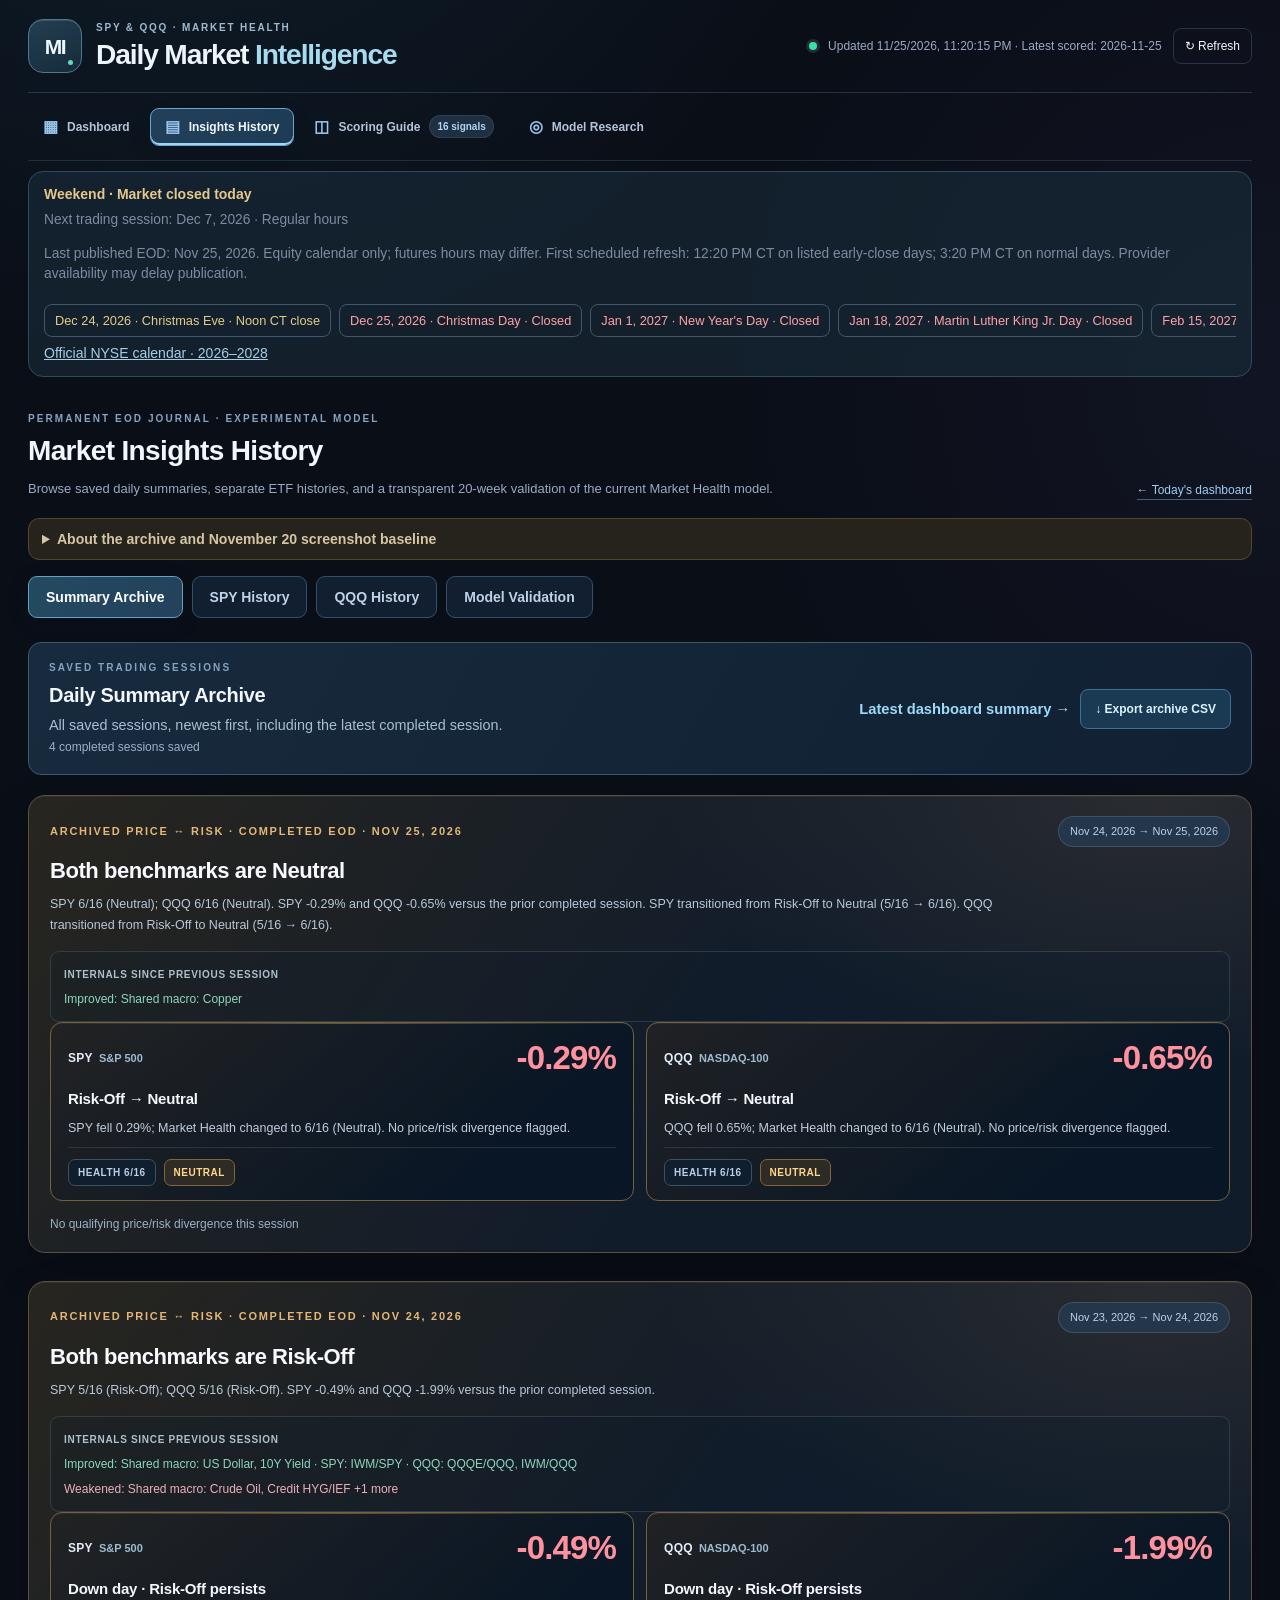
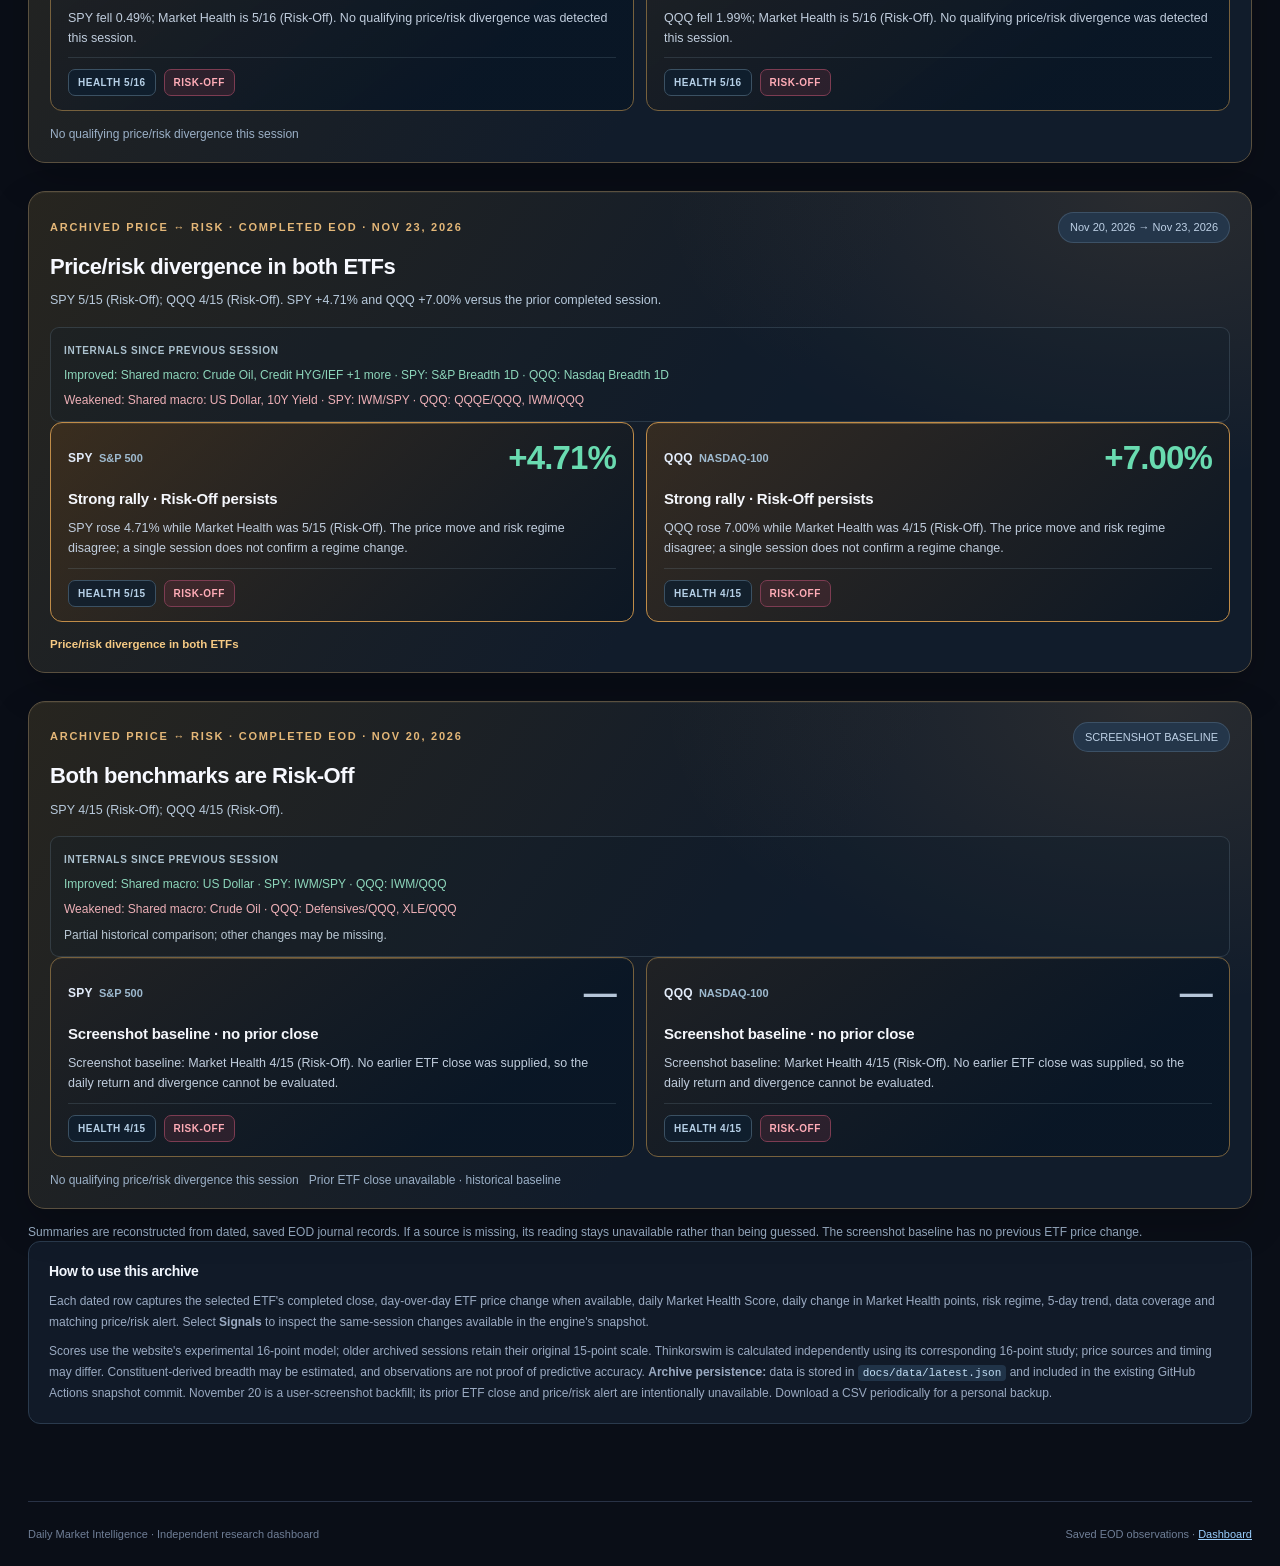
==== commit ae6a5298: "Complete publication safeguards and source audit display" ====
--- a/docs/insights-history.html
+++ b/docs/insights-history.html
@@ -18,7 +18,7 @@
   <link rel="stylesheet" href="audit-cleanup.css?v=20261125a">
   <link rel="stylesheet" href="history-direct-tabs.css?v=20261125a">
   <link rel="stylesheet" href="site-brand.css?v=20261125-brand-icons1">
-<script src="market-insights-extra.js?v=20261126-calendar1" defer></script>
+<script src="market-insights-extra.js?v=20261126-eod2" defer></script>
 </head>
 <body>
   <div class="shell">
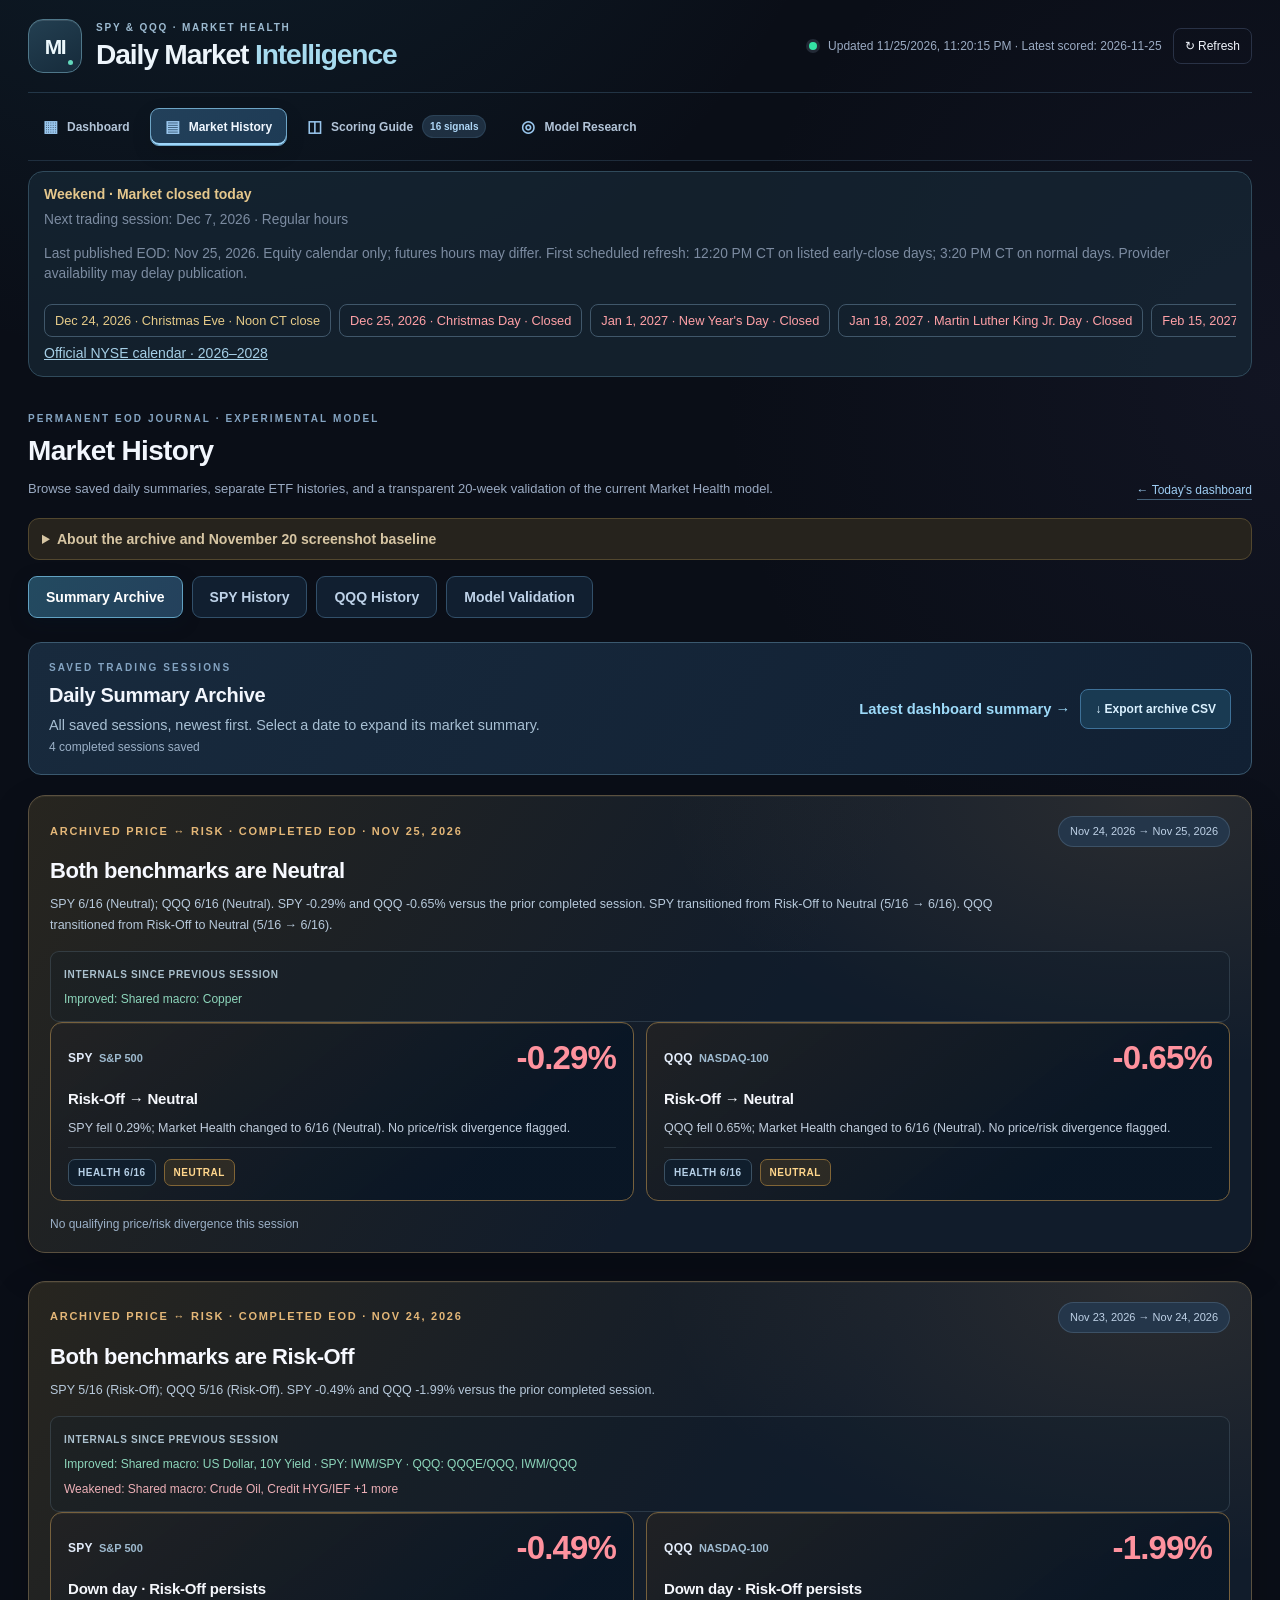
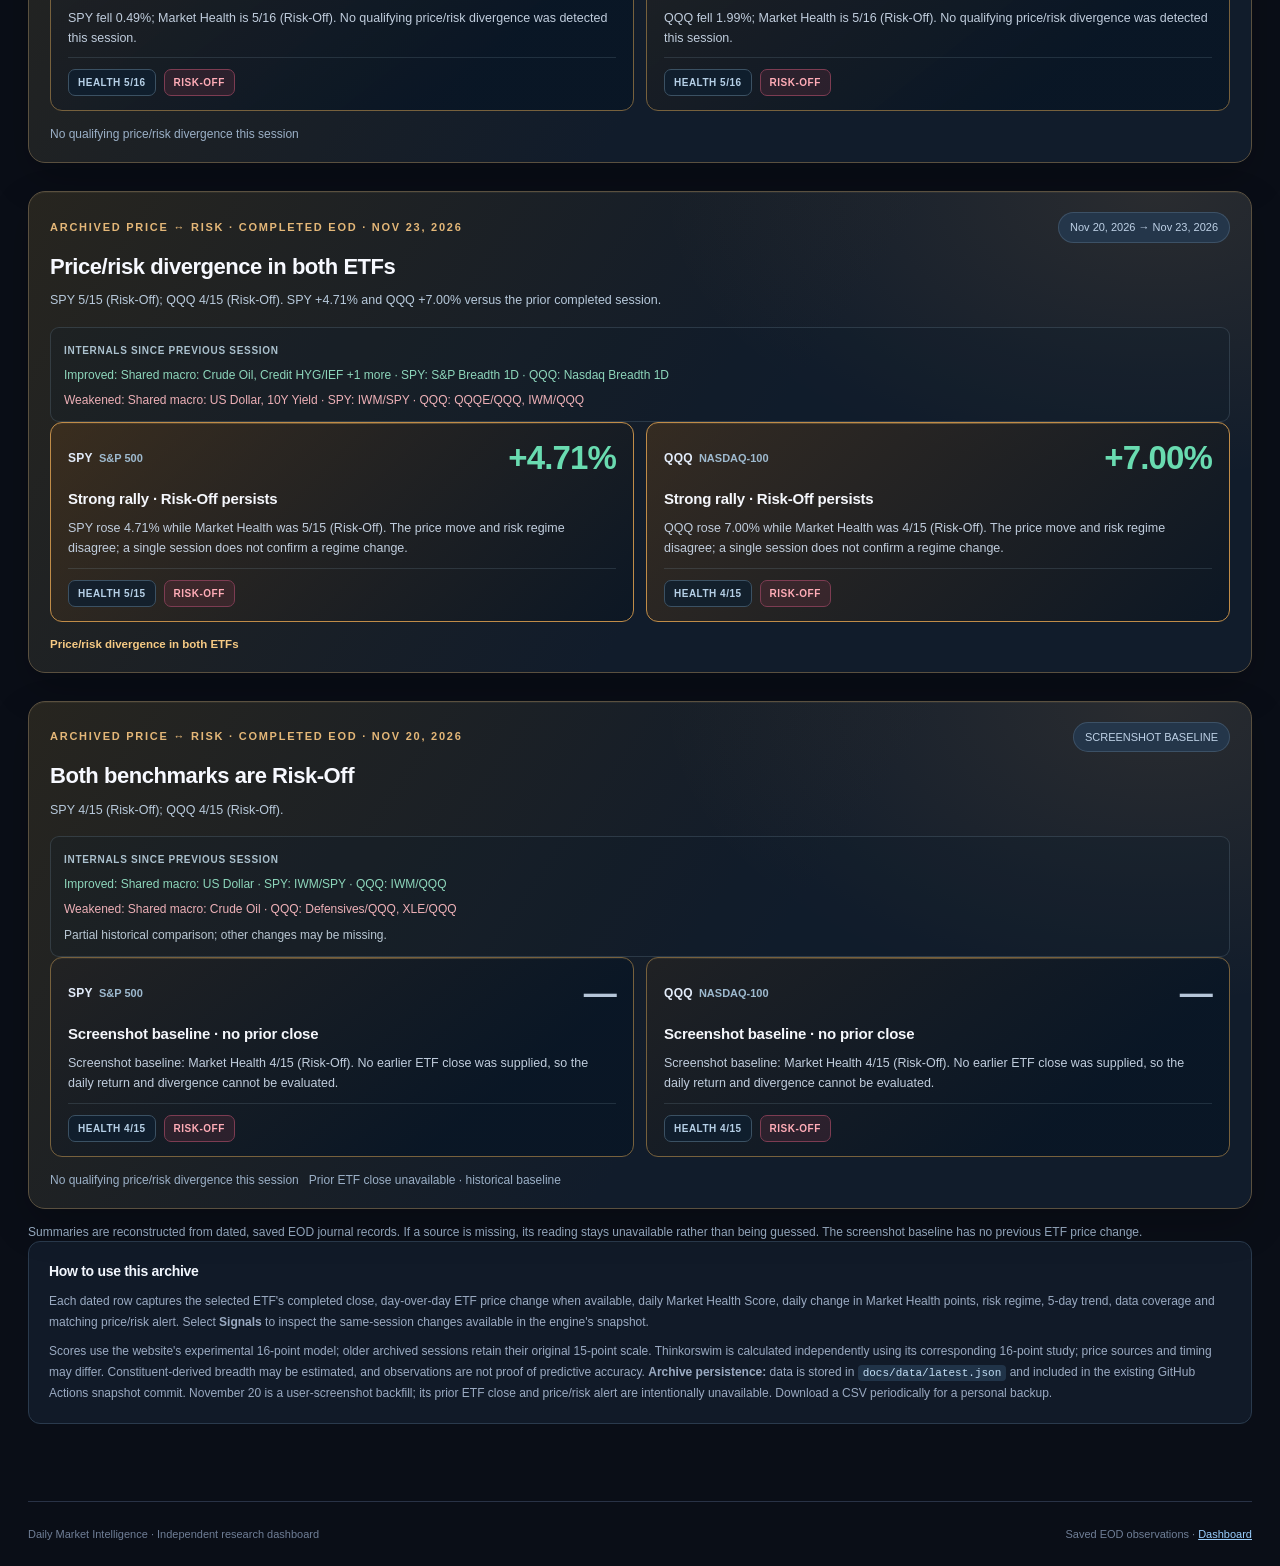
==== commit 3acde065: "Market History archive simplification: docs/insights-history.html" ====
--- a/docs/insights-history.html
+++ b/docs/insights-history.html
@@ -5,13 +5,13 @@
   <meta name="viewport" content="width=device-width, initial-scale=1">
   <meta name="color-scheme" content="dark">
   <meta name="description" content="Saved daily SPY and QQQ scores, close-to-close price changes, price-risk alerts, and market signal changes.">
-  <title>Market Insights History | Daily Market Intelligence</title>
+  <title>Market History | Daily Market Intelligence</title>
   <link rel="stylesheet" href="styles.css?v=macd16-20261125b">
   <link rel="stylesheet" href="insights-history.css?v=integrity-20261126a">
-  <link rel="stylesheet" href="daily-summaries.css?v=visual-refresh-20261125a">
+  <link rel="stylesheet" href="daily-summaries.css?v=market-history-20261126">
   <link rel="stylesheet" href="internals-recap.css?v=20261125-internals1">
   <script src="insights-history.js?v=integrity-20261126a" defer></script>
-  <script src="daily-summaries.js?v=integrity-20261126a" defer></script>
+  <script src="daily-summaries.js?v=market-history-20261126" defer></script>
   <script src="model-validation.js?v=validation-20w-20261125a" defer></script>
   <link rel="stylesheet" href="model-validation.css?v=validation-20w-20261125a">
   <link rel="stylesheet" href="dashboard-polish.css?v=visual-refresh-20261125a">
@@ -28,7 +28,7 @@
     </header>
     <nav class="site-tabs" aria-label="Dashboard navigation">
       <a class="site-tab" href="index.html"><span class="tab-icon" aria-hidden="true">▦</span> Dashboard</a>
-      <a class="site-tab active" href="insights-history.html" aria-current="page"><span class="tab-icon" aria-hidden="true">▤</span> Insights History</a>
+      <a class="site-tab active" href="insights-history.html" aria-current="page"><span class="tab-icon" aria-hidden="true">▤</span> Market History</a>
       <a class="site-tab" href="scoring-guide.html"><span class="tab-icon" aria-hidden="true">◫</span> Scoring Guide <span class="nav-counter">16 signals</span></a>
       <a class="site-tab" href="threshold-logic.html"><span class="tab-icon" aria-hidden="true">◎</span> Model Research</a>
     </nav>
@@ -36,7 +36,7 @@
       <div class="journal-title-row">
         <div>
           <div class="eyebrow">PERMANENT EOD JOURNAL · EXPERIMENTAL MODEL</div>
-          <h2>Market Insights History</h2>
+          <h2>Market History</h2>
           <p>Browse saved daily summaries, separate ETF histories, and a transparent 20-week validation of the current Market Health model.</p>
         </div>
         <a class="journal-back" href="index.html">← Today's dashboard</a>
@@ -49,7 +49,7 @@
         <button id="summary-tab-validation" type="button" role="tab" aria-selected="false" aria-controls="validation-view">Model Validation</button>
       </div>
       <section id="summary-view" role="tabpanel" aria-labelledby="summary-tab-current" aria-label="Saved EOD market summaries">
-        <div class="audit-archive-banner"><div><div class="eyebrow">SAVED TRADING SESSIONS</div><h3>Daily Summary Archive</h3><p>All saved sessions, newest first, including the latest completed session.</p><span class="daily-summary-muted" id="summary-count">Loading…</span></div><div class="audit-archive-actions"><a href="index.html#daily-summary-overview" class="audit-secondary-link">Latest dashboard summary →</a><button type="button" id="summary-export" class="journal-export" disabled>↓ Export archive CSV</button></div></div>
+        <div class="audit-archive-banner"><div><div class="eyebrow">SAVED TRADING SESSIONS</div><h3>Daily Summary Archive</h3><p>All saved sessions, newest first. Select a date to expand its market summary.</p><span class="daily-summary-muted" id="summary-count">Loading…</span></div><div class="audit-archive-actions"><a href="index.html#daily-summary-overview" class="audit-secondary-link">Latest dashboard summary →</a><button type="button" id="summary-export" class="journal-export" disabled>↓ Export archive CSV</button></div></div>
         <div class="summary-archive-grid" id="summary-archive" aria-live="polite"></div>
         <p class="daily-summary-muted">Summaries are reconstructed from dated, saved EOD journal records. If a source is missing, its reading stays unavailable rather than being guessed. The screenshot baseline has no previous ETF price change.</p>
       </section>
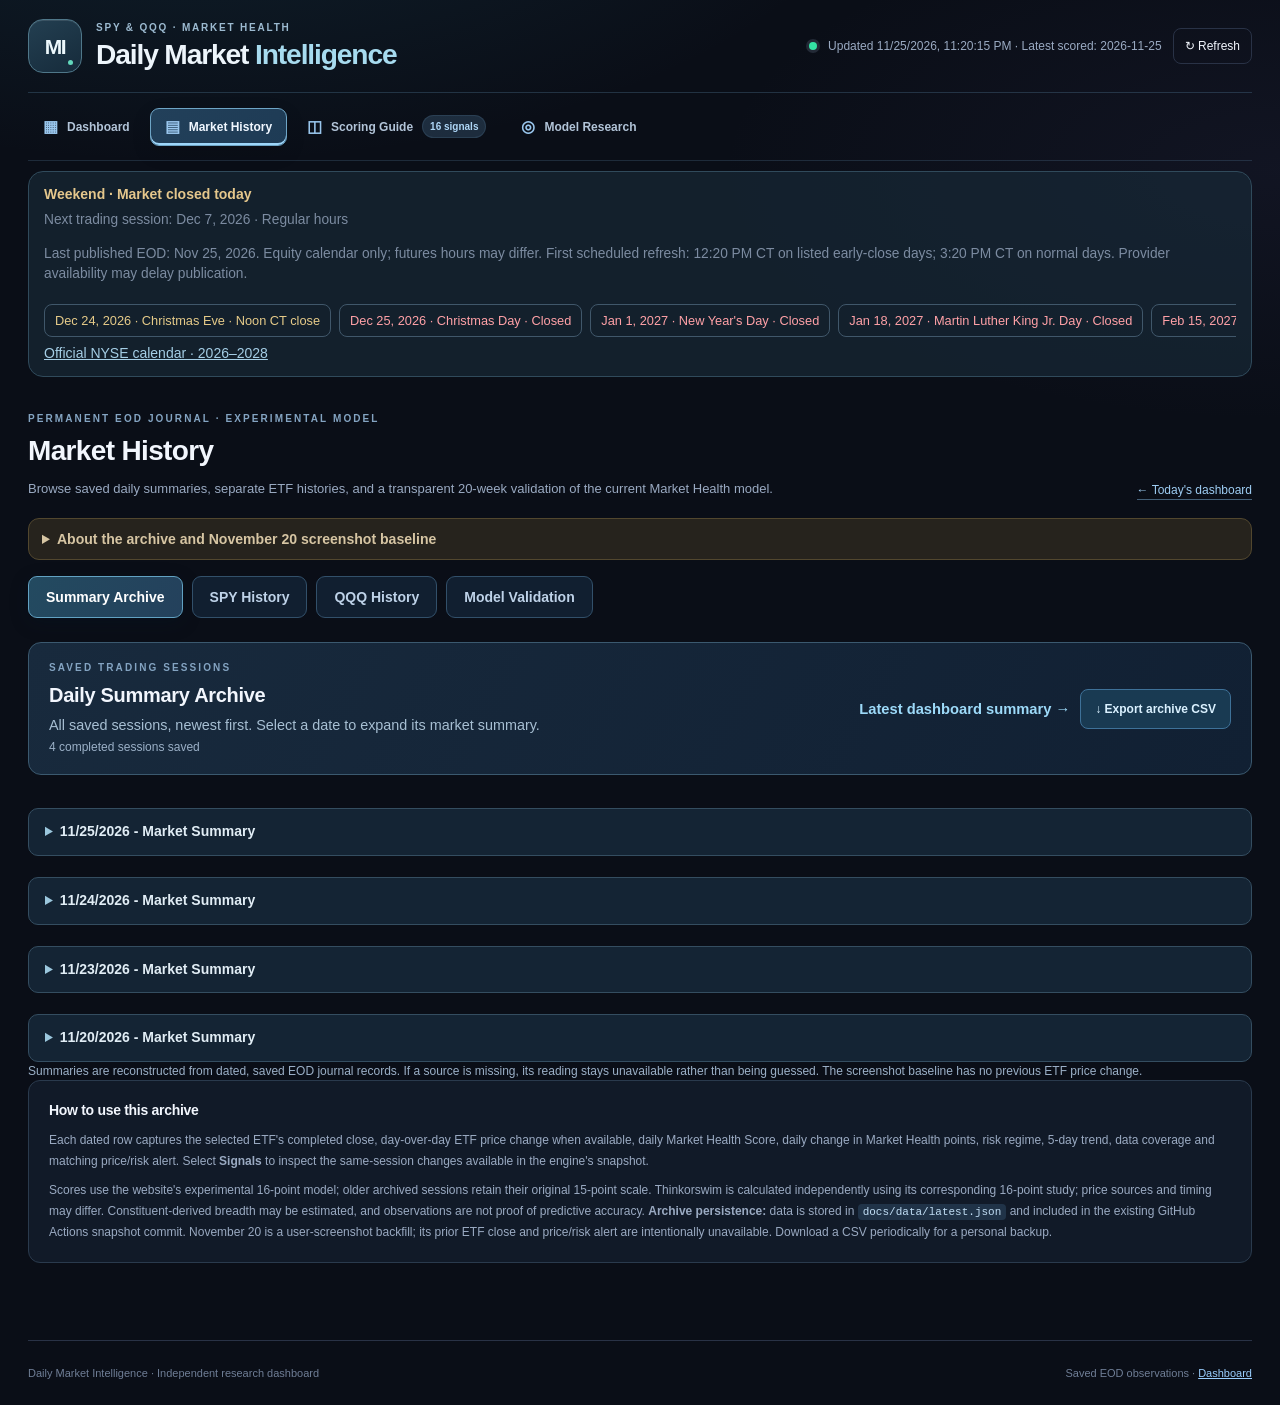
==== commit a7eb9d47: "Compact history and technical display: docs/insights-history.html" ====
--- a/docs/insights-history.html
+++ b/docs/insights-history.html
@@ -8,17 +8,17 @@
   <title>Market History | Daily Market Intelligence</title>
   <link rel="stylesheet" href="styles.css?v=macd16-20261125b">
   <link rel="stylesheet" href="insights-history.css?v=integrity-20261126a">
-  <link rel="stylesheet" href="daily-summaries.css?v=market-history-20261126">
+  <link rel="stylesheet" href="daily-summaries.css?v=compact-history-20261126">
   <link rel="stylesheet" href="internals-recap.css?v=20261125-internals1">
   <script src="insights-history.js?v=integrity-20261126a" defer></script>
-  <script src="daily-summaries.js?v=market-history-20261126" defer></script>
+  <script src="daily-summaries.js?v=compact-history-20261126" defer></script>
   <script src="model-validation.js?v=validation-20w-20261125a" defer></script>
   <link rel="stylesheet" href="model-validation.css?v=validation-20w-20261125a">
   <link rel="stylesheet" href="dashboard-polish.css?v=visual-refresh-20261125a">
   <link rel="stylesheet" href="audit-cleanup.css?v=20261125a">
   <link rel="stylesheet" href="history-direct-tabs.css?v=20261125a">
   <link rel="stylesheet" href="site-brand.css?v=20261125-brand-icons1">
-<script src="market-insights-extra.js?v=20261126-eod2" defer></script>
+<script src="market-insights-extra.js?v=20261126-history-no-calendar" defer></script>
 </head>
 <body>
   <div class="shell">
--- a/docs/daily-summaries.css
+++ b/docs/daily-summaries.css
@@ -54,3 +54,40 @@
 @media(max-width:750px){.daily-summary-etfs{grid-template-columns:1fr}.daily-summary-card{padding:17px}.daily-summary-headline{font-size:20px}.daily-summary-move{font-size:30px}}
 @media(max-width:480px){.daily-summary-card{padding:15px 13px}.daily-summary-etf{padding:14px}.daily-summary-top .eyebrow{font-size:10px;letter-spacing:1.1px}.daily-summary-source{white-space:normal}.daily-summary-move{font-size:29px}.daily-summary-description{font-size:12px}.daily-summary-etf-evidence{font-size:12px}.summary-view-tabs button{flex:1;padding:10px}}
 @media(prefers-reduced-motion:reduce){.daily-summary-card,.daily-summary-etf{transition:none}}
+
+/* Market History: native, keyboard-accessible dated disclosure rows. */
+#summary-archive.summary-archive-grid{gap:8px}
+#summary-archive .market-archive-day{border:1px solid #344d60;border-radius:10px;background:#142434;min-width:0}
+#summary-archive .market-archive-date{padding:13px 16px;cursor:pointer;font-weight:750;font-size:14px;line-height:1.4;color:#e1edf5;list-style-position:inside}
+#summary-archive .market-archive-date::marker{color:#9bc7dd}
+#summary-archive .market-archive-date:hover{background:#1b3346;border-radius:10px}
+#summary-archive .market-archive-date:focus-visible{outline:2px solid #9bc7dd;outline-offset:2px;border-radius:9px}
+#summary-archive .market-archive-day[open]>.market-archive-date{border-bottom:1px solid #344d60;background:#1a2d3e;border-radius:9px 9px 0 0}
+#summary-archive .market-archive-body{padding:10px;min-width:0}
+#summary-archive .market-archive-body>.daily-summary-card{margin:0;box-shadow:none}
+@media(max-width:600px){#summary-archive .market-archive-date{padding:12px;font-size:13px}#summary-archive .market-archive-body{padding:6px}}
+
+/* Archive-only compact snapshot; original summary preserved below. */
+#summary-archive .archive-compact-row{display:grid;grid-template-columns:minmax(0,1fr) minmax(0,1fr) minmax(0,1.3fr);gap:9px}
+#summary-archive .archive-compact-etf,#summary-archive .archive-compact-summary{border:1px solid #344f62;background:#162b3a;border-radius:10px;padding:12px;min-width:0}
+#summary-archive .archive-compact-etf{display:grid;grid-template-columns:minmax(0,1fr) minmax(0,.8fr);gap:9px;align-items:start}
+#summary-archive .archive-compact-quote,#summary-archive .archive-compact-score{display:flex;flex-direction:column;gap:4px;min-width:0}
+#summary-archive .archive-compact-ticker{font-size:17px;color:#e8f0f7}
+#summary-archive .archive-compact-price{font-size:clamp(20px,2vw,30px);line-height:1.1;letter-spacing:-.03em;color:#f0f6fb}
+#summary-archive .archive-compact-name{font-size:10px;color:#abc2d1;line-height:1.35}
+#summary-archive .archive-compact-move{font-size:11px;font-weight:750;color:#afc3d4}
+#summary-archive .archive-compact-move[data-direction=down]{color:#ff9ba6}
+#summary-archive .archive-compact-move[data-direction=up]{color:#6bdfac}
+#summary-archive .archive-compact-score{text-align:center;border-left:1px solid #395466;padding-left:8px;align-items:center;color:#a8bfd0}
+#summary-archive .archive-compact-health{font-size:clamp(24px,2.5vw,38px);line-height:1.1;letter-spacing:-.04em}
+#summary-archive .archive-compact-score[data-regime=NEUTRAL]{color:#f2cc3c}
+#summary-archive .archive-compact-score[data-regime=RISK-OFF]{color:#ff929e}
+#summary-archive .archive-compact-score[data-regime=RISK-ON]{color:#69dbb0}
+#summary-archive .archive-compact-regime{font-size:12px;border:1px solid currentColor;border-radius:6px;padding:3px 7px}
+#summary-archive .archive-compact-summary h3{font-size:16px;margin:0 0 6px}
+#summary-archive .archive-compact-summary p{font-size:12px;line-height:1.5;margin:4px 0}
+#summary-archive .archive-full-details{margin-top:8px;padding:8px 10px;border:1px solid #344d60;border-radius:8px}
+#summary-archive .archive-full-details>summary{font-size:12px;color:#b5d0e3;cursor:pointer}
+#summary-archive .archive-full-details>.daily-summary-card{margin:10px 0 0;box-shadow:none}
+@media(max-width:950px){#summary-archive .archive-compact-row{grid-template-columns:repeat(2,minmax(0,1fr))}#summary-archive .archive-compact-summary{grid-column:1/-1}}
+@media(max-width:550px){#summary-archive .archive-compact-row{grid-template-columns:1fr}}
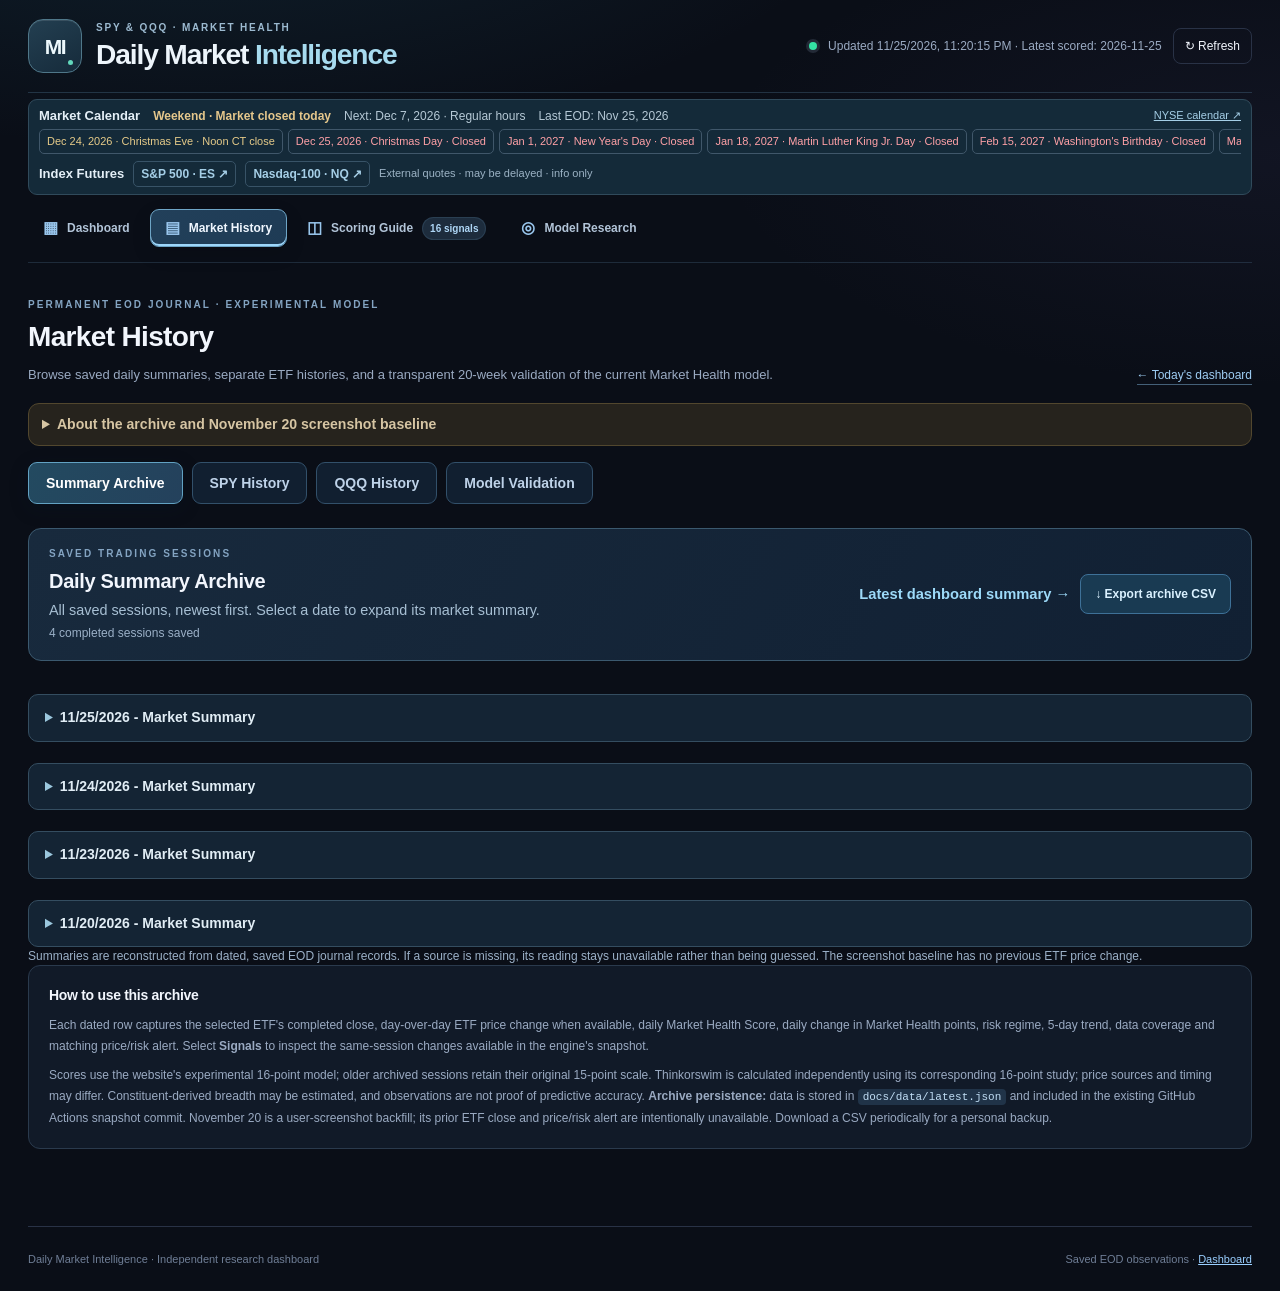
==== commit 6e2baf1a: "Consolidate market calendar into shared header: docs/insights-history.html" ====
--- a/docs/insights-history.html
+++ b/docs/insights-history.html
@@ -18,7 +18,7 @@
   <link rel="stylesheet" href="audit-cleanup.css?v=20261125a">
   <link rel="stylesheet" href="history-direct-tabs.css?v=20261125a">
   <link rel="stylesheet" href="site-brand.css?v=20261125-brand-icons1">
-<script src="market-insights-extra.js?v=20261126-history-no-calendar" defer></script>
+<script src="market-insights-extra.js?v=header-calendar-20261126" defer></script>
 </head>
 <body>
   <div class="shell">
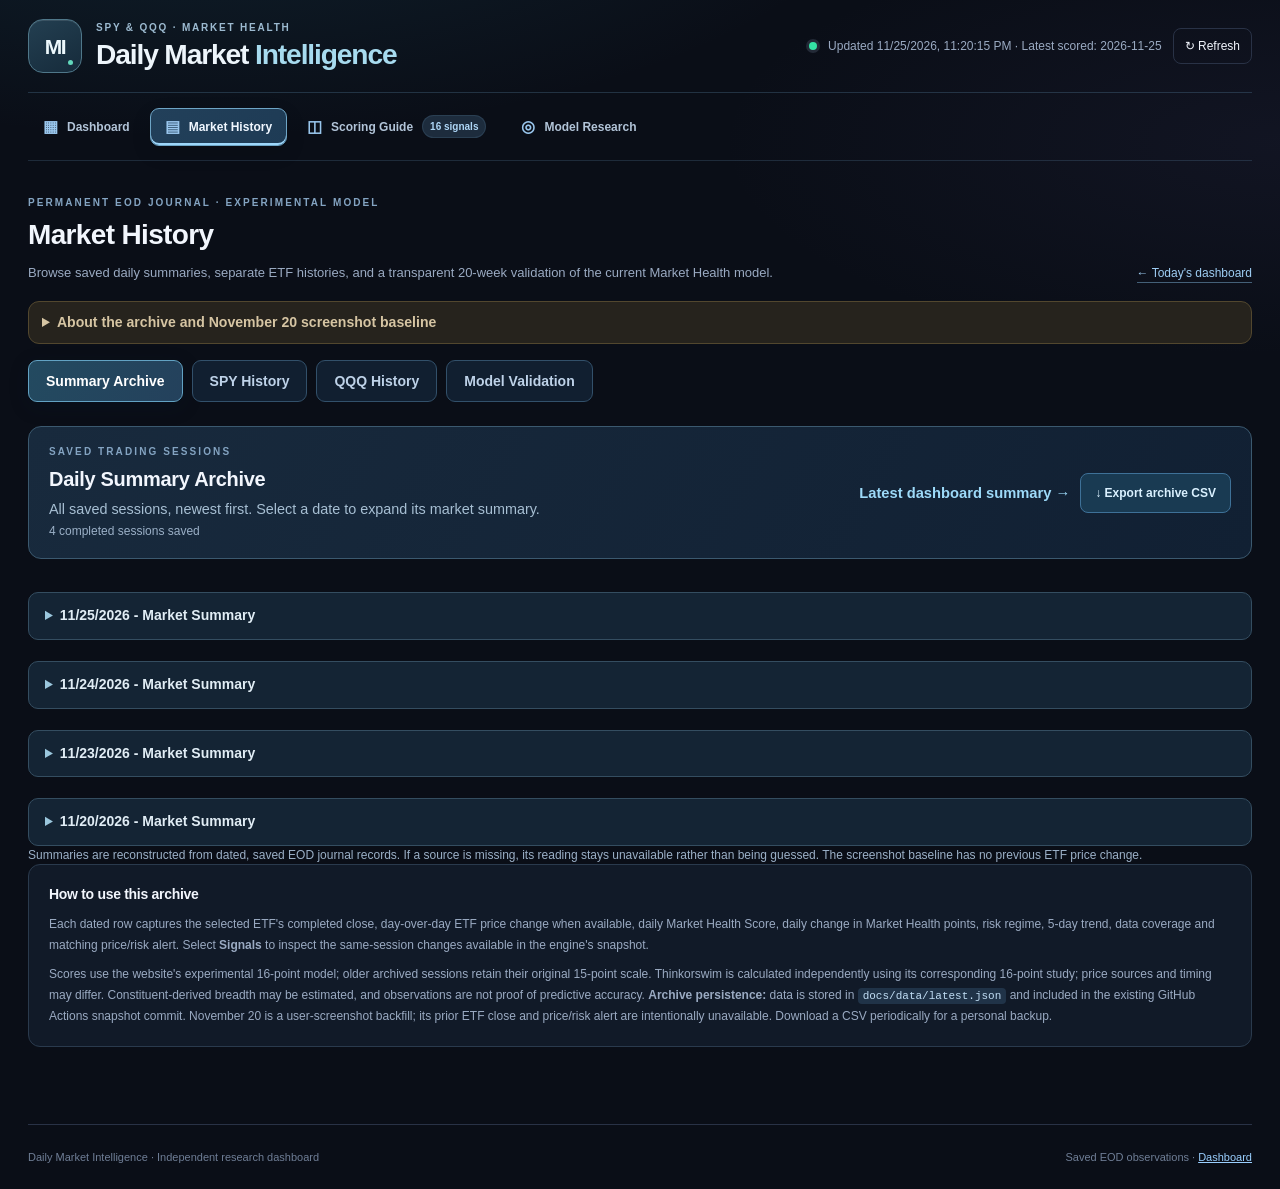
==== commit 3527d990: "Restrict header market ticker to Overview: docs/insights-history.html" ====
--- a/docs/insights-history.html
+++ b/docs/insights-history.html
@@ -18,7 +18,7 @@
   <link rel="stylesheet" href="audit-cleanup.css?v=20261125a">
   <link rel="stylesheet" href="history-direct-tabs.css?v=20261125a">
   <link rel="stylesheet" href="site-brand.css?v=20261125-brand-icons1">
-<script src="market-insights-extra.js?v=header-calendar-20261126" defer></script>
+<script src="market-insights-extra.js?v=overview-only-20261126b" defer></script>
 </head>
 <body>
   <div class="shell">
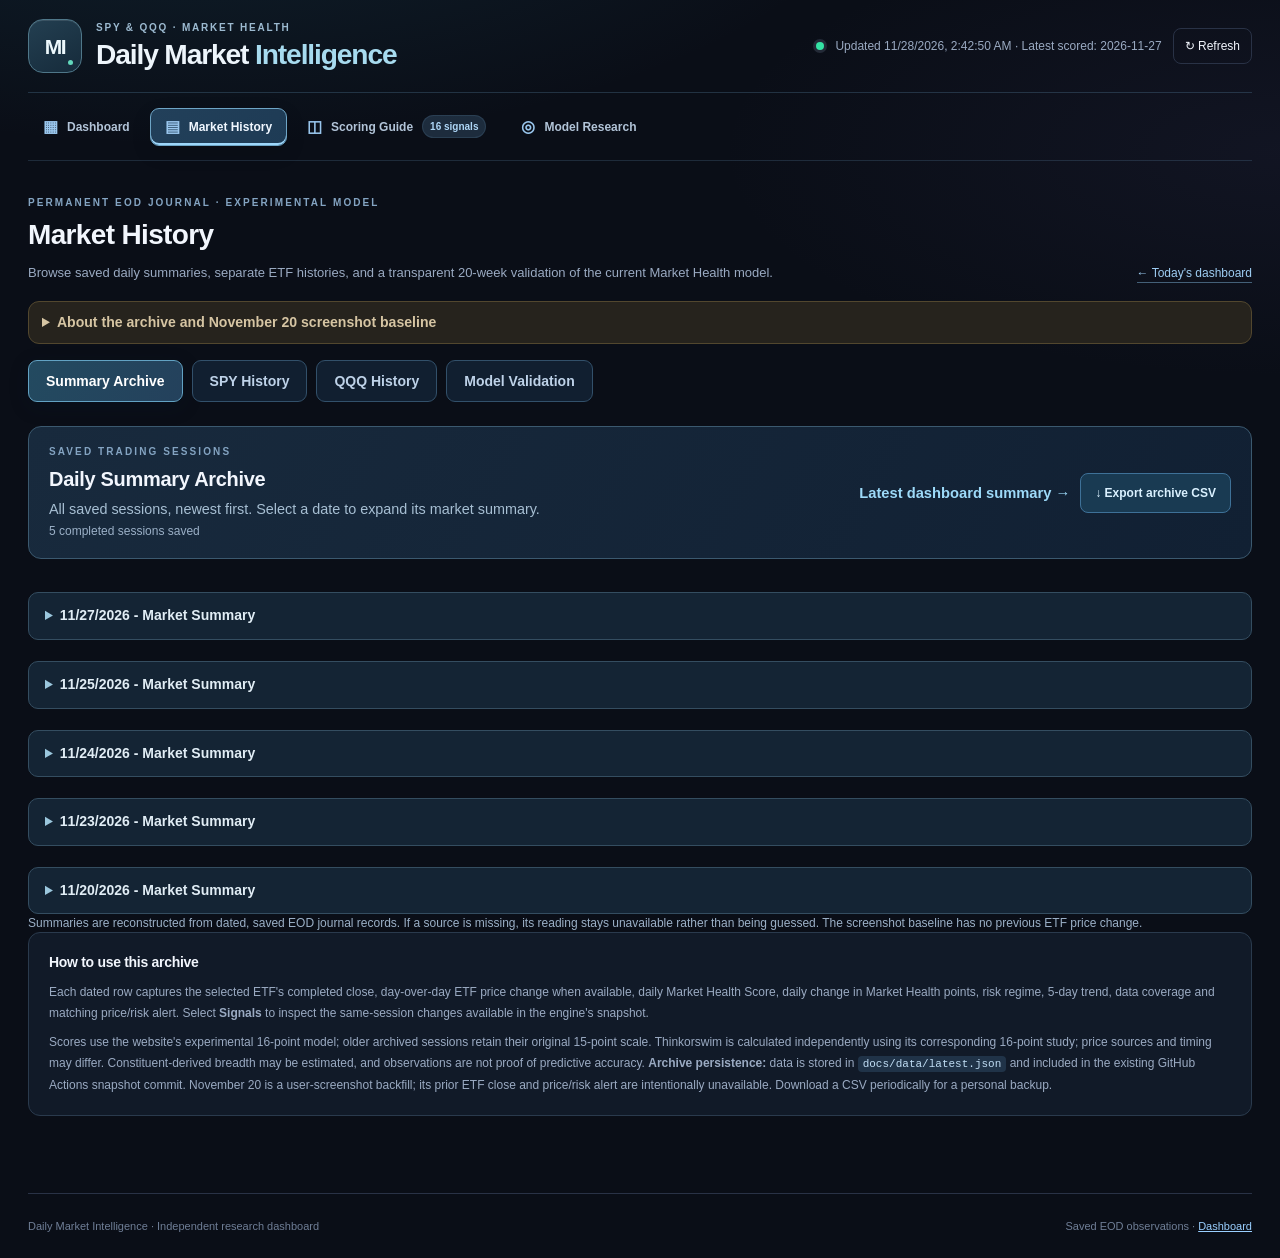
==== commit 99e79c91: "Combine historical charts and clarify heatmap legend" ====
--- a/docs/insights-history.html
+++ b/docs/insights-history.html
@@ -7,10 +7,10 @@
   <meta name="description" content="Saved daily SPY and QQQ scores, close-to-close price changes, price-risk alerts, and market signal changes.">
   <title>Market History | Daily Market Intelligence</title>
   <link rel="stylesheet" href="styles.css?v=macd16-20261125b">
-  <link rel="stylesheet" href="insights-history.css?v=integrity-20261126a">
+  <link rel="stylesheet" href="insights-history.css?v=consolidated-20261127">
   <link rel="stylesheet" href="daily-summaries.css?v=compact-history-20261126">
   <link rel="stylesheet" href="internals-recap.css?v=20261125-internals1">
-  <script src="insights-history.js?v=integrity-20261126a" defer></script>
+  <script src="insights-history.js?v=consolidated-20261127" defer></script>
   <script src="daily-summaries.js?v=compact-history-20261126" defer></script>
   <script src="model-validation.js?v=validation-20w-20261125a" defer></script>
   <link rel="stylesheet" href="model-validation.css?v=validation-20w-20261125a">
@@ -18,7 +18,7 @@
   <link rel="stylesheet" href="audit-cleanup.css?v=20261125a">
   <link rel="stylesheet" href="history-direct-tabs.css?v=20261125a">
   <link rel="stylesheet" href="site-brand.css?v=20261125-brand-icons1">
-<script src="market-insights-extra.js?v=overview-only-20261126b" defer></script>
+<script src="market-insights-extra.js?v=consolidated-20261127" defer></script>
 </head>
 <body>
   <div class="shell">
@@ -61,10 +61,14 @@
         <div class="journal-stat"><span>Latest saved EOD</span><strong id="j-last">—</strong><small id="j-last-note">Not yet available</small></div>
         <div class="journal-stat"><span>Price/risk divergence days</span><strong id="j-alerts">—</strong><small id="j-alerts-note">SPY sessions with a price/risk mismatch</small></div>
       </section>
-      <section class="journal-panel" aria-label="Risk-score trend of saved sessions">
-        <div class="journal-panel-header"><div><div class="eyebrow">SAVED SESSION TREND</div><h3 id="j-score-title">SPY Market Health Score history</h3><p>Historical records retain their recorded 15- or 16-point denominator; the November 20 screenshot baseline remains 15-point. Hollow markers identify legacy 15-point or incomplete records. Consecutive saved sessions are connected; missing sessions are not fabricated.</p></div><div class="journal-key"><span id="j-chart-legend"><i class="j-key-dot spy"></i><span id="j-chart-legend-label">SPY</span></span></div></div>
-        <svg id="j-score-chart" role="img" viewBox="0 0 900 230" aria-label="SPY saved Market Health Scores over completed daily sessions"></svg>
-        <p class="j-chart-note">Scores reflect the daily saved snapshot. The dashed guides mark the Market Health boundaries: Risk-Off 0–5, Neutral 6–10, Risk-On 11–16.</p>
+      <section class="journal-panel j-combined-history" aria-label="Saved closing prices, Market Health and signal history">
+        <div class="journal-panel-header"><div><div class="eyebrow">SAVED SESSION HISTORY</div><h3 id="j-score-title">SPY closing price &amp; Market Health</h3><p>One timeline, two scales. Both charts use the same saved trading sessions.</p></div><div class="journal-key"><span id="j-chart-legend"><i class="j-key-dot spy"></i><span id="j-chart-legend-label">SPY</span></span></div></div>
+        <svg id="j-score-chart" role="img" viewBox="0 0 900 320" aria-label="Saved closing prices and Market Health on aligned dates"></svg>
+        <p class="j-chart-note">Risk-Off 0–5 · Neutral 6–10 · Risk-On 11–16 (current boundaries). Hollow markers identify legacy or incomplete scores; dashed vertical marks show incomplete score ranges. Legacy points are not rescaled. Gaps are not filled. Nov 20 close is a matching technical close, not a paired EOD price verification.</p>
+        <div class="j-heat-heading"><div><h3>Historical signal heatmap</h3><p>Only scored indicators. Each date shows its saved Market Health and the underlying signal states.</p></div><label class="journal-select">Heatmap lookback<select id="j-heatmap-range"><option value="5">5 sessions</option><option value="10" selected>10 sessions</option><option value="20">20 sessions</option><option value="30">30 sessions</option></select></label></div>
+        <div class="j-heat-legend"><span class="j-heat-bull">Bullish · +1</span><span class="j-heat-warn">Caution · +1</span><span class="j-heat-bear">Bearish · 0</span><span class="j-heat-na">Unavailable · unknown</span><span class="j-heat-legacy">Not scored · legacy model</span></div>
+        <div id="j-heatmap" class="j-heat-scroll" tabindex="0" aria-label="Scrollable saved signal heatmap"></div>
+        <p class="j-chart-note">Recovered = indicator details from a matching GitHub commit, not proof of original publication. Hover a cell for its recorded state and provenance. The 15-point model excludes MACD. Informational breadth measures remain in the daily records.</p>
       </section>
       <section class="journal-panel" aria-label="Historical daily insights">
         <div class="journal-panel-header journal-tools-heading"><div><div class="eyebrow">DAILY RECORDS</div><h3 id="j-log-title">SPY historical market log</h3><p>Full saved daily metrics · scroll horizontally for all columns. A dash means not recorded or unavailable. Fear &amp; Greed is external and not automatically archived; the captured Nov 20 value is retained.</p></div><button type="button" id="j-export" class="journal-export" disabled>↓ Export full CSV</button></div>
